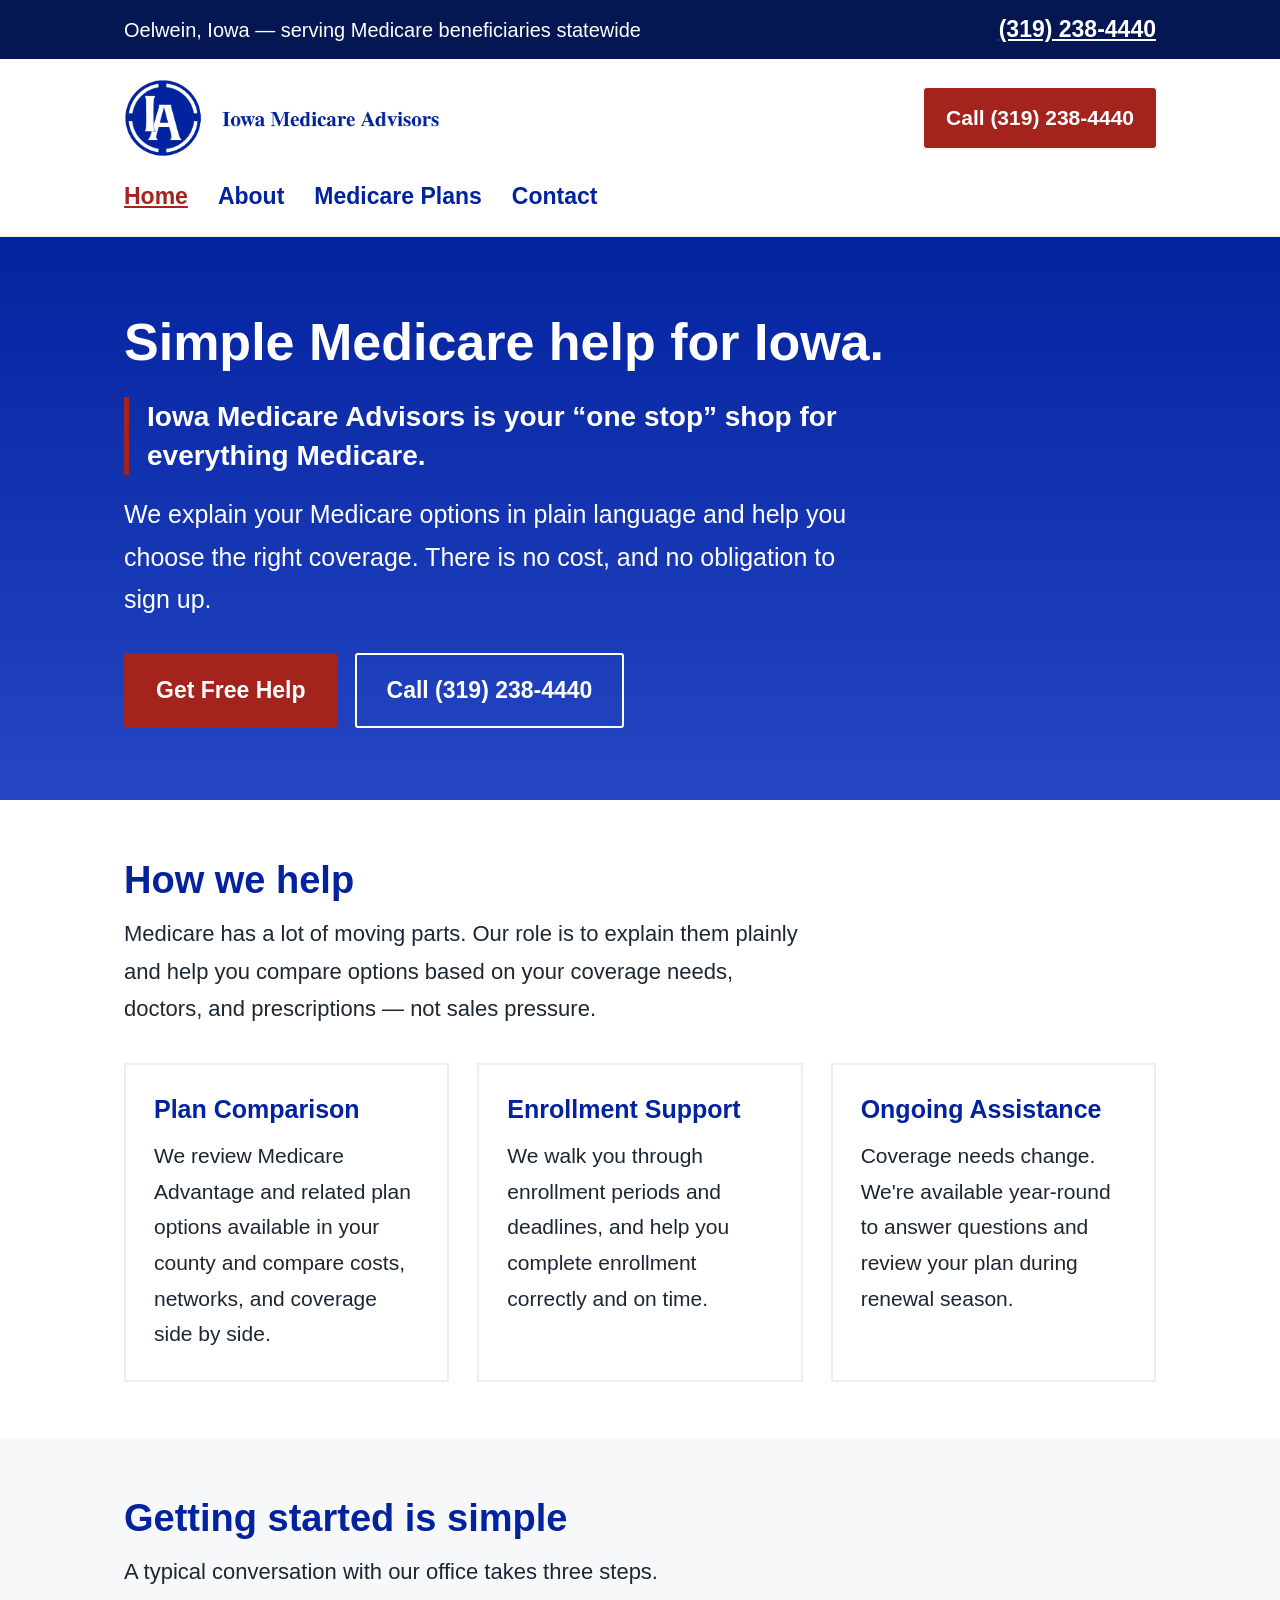
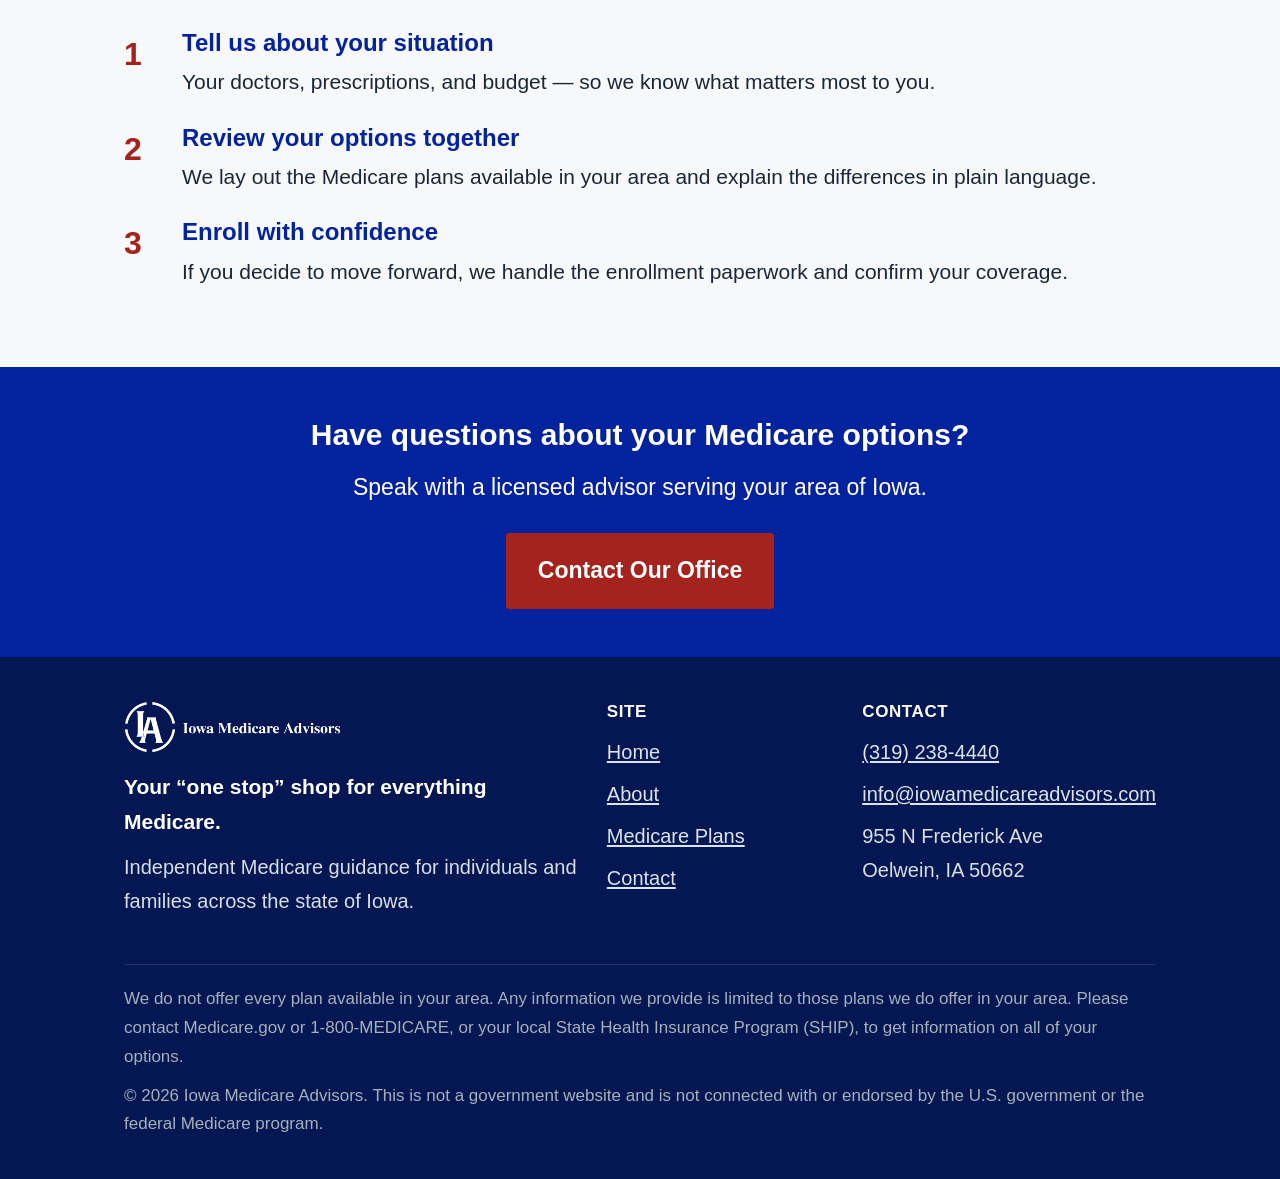
==== index.html @ b6f13267 "Add files via upload" ====
<!DOCTYPE html>
<html lang="en">
<head>
<meta charset="UTF-8">
<meta name="viewport" content="width=device-width, initial-scale=1.0">
<title>Iowa Medicare Advisors | Licensed Medicare Guidance Across Iowa</title>
<meta name="description" content="Iowa Medicare Advisors helps Iowans compare Medicare Advantage and Medicare plan options and enroll with confidence. Independent, no-cost, no-obligation guidance.">
<link rel="stylesheet" href="css/style.css">
<link rel="icon" type="image/png" href="images/logo-icon-blue.png">
<script type="application/ld+json">
{
  "@context": "https://schema.org",
  "@type": "InsuranceAgency",
  "name": "Iowa Medicare Advisors",
  "description": "Independent Medicare guidance for individuals and families across Iowa.",
  "telephone": "+1-319-238-4440",
  "address": {
    "@type": "PostalAddress",
    "streetAddress": "955 N Frederick Ave",
    "addressLocality": "Oelwein",
    "addressRegion": "IA",
    "postalCode": "50662",
    "addressCountry": "US"
  },
  "areaServed": {
    "@type": "State",
    "name": "Iowa"
  },
  "openingHoursSpecification": [{
    "@type": "OpeningHoursSpecification",
    "dayOfWeek": ["Monday", "Tuesday", "Wednesday", "Thursday", "Friday"],
    "opens": "09:00",
    "closes": "17:00"
  }]
}
</script>
</head>
<body>
<a class="skip-link" href="#main">Skip to main content</a>

<div class="topbar">
  <div class="container">
    <span>Oelwein, Iowa &mdash; serving Medicare beneficiaries statewide</span>
    <span><a href="tel:+13192384440">(319) 238-4440</a></span>
  </div>
</div>

<header class="site-header">
  <div class="container">
    <a class="brand" href="index.html"><img src="images/logo-horizontal-blue.png" alt="Iowa Medicare Advisors" class="brand-logo" width="1758" height="434"></a>
    <a class="call-now" href="tel:+13192384440">Call (319) 238-4440</a>
    <button class="nav-toggle" aria-label="Toggle navigation">Menu</button>
    <nav class="main-nav">
      <ul>
        <li><a href="index.html" aria-current="page">Home</a></li>
        <li><a href="about.html">About</a></li>
        <li><a href="plans.html">Medicare Plans</a></li>
        <li><a href="contact.html">Contact</a></li>
      </ul>
    </nav>
  </div>
</header>

<section id="main" class="hero">
  <div class="container">
    <h1>Simple Medicare help for Iowa.</h1>
    <p class="tagline">Iowa Medicare Advisors is your &ldquo;one stop&rdquo; shop for everything Medicare.</p>
    <p class="lede">We explain your Medicare options in plain language and help you choose the right coverage. There is no cost, and no obligation to sign up.</p>
    <a class="btn btn-primary" href="contact.html">Get Free Help</a>
    <a class="btn btn-outline" href="tel:+13192384440">Call (319) 238-4440</a>
  </div>
</section>

<section>
  <div class="container">
    <h2 class="section-title">How we help</h2>
    <p class="section-intro">Medicare has a lot of moving parts. Our role is to explain them plainly and help you compare options based on your coverage needs, doctors, and prescriptions — not sales pressure.</p>
    <div class="grid">
      <div class="card">
        <h3>Plan Comparison</h3>
        <p>We review Medicare Advantage and related plan options available in your county and compare costs, networks, and coverage side by side.</p>
      </div>
      <div class="card">
        <h3>Enrollment Support</h3>
        <p>We walk you through enrollment periods and deadlines, and help you complete enrollment correctly and on time.</p>
      </div>
      <div class="card">
        <h3>Ongoing Assistance</h3>
        <p>Coverage needs change. We're available year-round to answer questions and review your plan during renewal season.</p>
      </div>
    </div>
  </div>
</section>

<section class="alt">
  <div class="container">
    <h2 class="section-title">Getting started is simple</h2>
    <p class="section-intro">A typical conversation with our office takes three steps.</p>
    <ol class="steps">
      <li>
        <span class="num">1</span>
        <div>
          <h4>Tell us about your situation</h4>
          <p>Your doctors, prescriptions, and budget — so we know what matters most to you.</p>
        </div>
      </li>
      <li>
        <span class="num">2</span>
        <div>
          <h4>Review your options together</h4>
          <p>We lay out the Medicare plans available in your area and explain the differences in plain language.</p>
        </div>
      </li>
      <li>
        <span class="num">3</span>
        <div>
          <h4>Enroll with confidence</h4>
          <p>If you decide to move forward, we handle the enrollment paperwork and confirm your coverage.</p>
        </div>
      </li>
    </ol>
  </div>
</section>

<section class="callout">
  <div class="container">
    <h2>Have questions about your Medicare options?</h2>
    <p>Speak with a licensed advisor serving your area of Iowa.</p>
    <a class="btn btn-primary" href="contact.html">Contact Our Office</a>
  </div>
</section>

<footer class="site-footer">
  <div class="container">
    <div class="foot-cols">
      <div>
        <img src="images/logo-horizontal-white.png" alt="Iowa Medicare Advisors" class="footer-logo" width="1661" height="398">
        <p class="footer-tagline">Your &ldquo;one stop&rdquo; shop for everything Medicare.</p>
        <p>Independent Medicare guidance for individuals and families across the state of Iowa.</p>
      </div>
      <div>
        <h4>Site</h4>
        <ul>
          <li><a href="index.html">Home</a></li>
          <li><a href="about.html">About</a></li>
          <li><a href="plans.html">Medicare Plans</a></li>
          <li><a href="contact.html">Contact</a></li>
        </ul>
      </div>
      <div>
        <h4>Contact</h4>
        <ul>
          <li><a href="tel:+13192384440">(319) 238-4440</a></li>
          <li><a href="mailto:info@iowamedicareadvisors.com">info@iowamedicareadvisors.com</a></li>
          <li><address>955 N Frederick Ave<br>Oelwein, IA 50662</address></li>
        </ul>
      </div>
    </div>
    <div class="disclaimer">
      <p>We do not offer every plan available in your area. Any information we provide is limited to those plans we do offer in your area. Please contact Medicare.gov or 1-800-MEDICARE, or your local State Health Insurance Program (SHIP), to get information on all of your options.</p>
      <p>&copy; <span id="year">2026</span> Iowa Medicare Advisors. This is not a government website and is not connected with or endorsed by the U.S. government or the federal Medicare program.</p>
    </div>
  </div>
</footer>

<script src="js/main.js"></script>
</body>
</html>
---- css/style.css ----
/* Iowa Medicare Advisors — base styles */

:root {
  --navy: #03229e;
  --navy-dark: #041752;
  --blue: #2547c4;
  --red: #a4231c;
  --red-dark: #7f1b16;
  --gray-50: #f7f8fa;
  --gray-100: #eceff2;
  --gray-300: #cfd6dd;
  --gray-600: #5b6b78;
  --text: #1c2733;
  --max-width: 1080px;
}

* {
  box-sizing: border-box;
}

html {
  scroll-behavior: smooth;
  font-size: 20px;
}

body {
  margin: 0;
  font-family: "Georgia", "Cambria", "Times New Roman", serif;
  color: var(--text);
  background: #ffffff;
  line-height: 1.7;
}

h1, h2, h3, h4 {
  font-family: "Helvetica Neue", Arial, sans-serif;
  color: var(--navy);
  line-height: 1.3;
  margin-top: 0;
}

a {
  color: var(--blue);
  text-underline-offset: 2px;
}

p {
  margin-top: 0;
}

/* Addresses read as plain text, not italics — italics hurt legibility */
address {
  font-style: normal;
  margin: 0;
}

/* Visible focus ring for keyboard users. Thick and high-contrast on purpose. */
a:focus-visible,
button:focus-visible,
input:focus-visible,
textarea:focus-visible {
  outline: 4px solid var(--red);
  outline-offset: 2px;
}

/* Skip link — hidden until focused, then anchored top-left */
.skip-link {
  position: absolute;
  left: -9999px;
  top: 0;
  background: var(--red);
  color: #fff;
  font-family: "Helvetica Neue", Arial, sans-serif;
  font-weight: 700;
  font-size: 1.1rem;
  padding: 14px 24px;
  z-index: 100;
  text-decoration: none;
}

.skip-link:focus {
  left: 0;
}

/* Respect users who ask for less motion */
@media (prefers-reduced-motion: reduce) {
  html {
    scroll-behavior: auto;
  }
  *,
  *::before,
  *::after {
    animation-duration: 0.01ms !important;
    animation-iteration-count: 1 !important;
    transition-duration: 0.01ms !important;
  }
}

img {
  max-width: 100%;
}

.container {
  max-width: var(--max-width);
  margin: 0 auto;
  padding: 0 24px;
}

/* Top bar */
.topbar {
  background: var(--navy-dark);
  color: #ffffff;
  font-family: "Helvetica Neue", Arial, sans-serif;
  font-size: 1rem;
}

.topbar .container {
  display: flex;
  justify-content: space-between;
  align-items: center;
  padding-top: 10px;
  padding-bottom: 10px;
  flex-wrap: wrap;
  gap: 8px;
}

.topbar a {
  color: #ffffff;
  text-decoration: underline;
  font-weight: 700;
  font-size: 1.15rem;
}

.topbar a:hover {
  color: #9db4f0;
}

/* Header / nav */
header.site-header {
  background: #ffffff;
  border-bottom: 1px solid var(--gray-100);
}

.site-header .container {
  display: flex;
  justify-content: space-between;
  align-items: center;
  padding-top: 20px;
  padding-bottom: 20px;
  gap: 20px;
  flex-wrap: wrap;
}

.brand {
  display: inline-flex;
  align-items: center;
  text-decoration: none;
}

.brand-logo {
  height: 78px;
  width: auto;
  display: block;
}

nav.main-nav ul {
  list-style: none;
  display: flex;
  gap: 30px;
  margin: 0;
  padding: 0;
  font-family: "Helvetica Neue", Arial, sans-serif;
  font-size: 1.15rem;
}

nav.main-nav a {
  color: var(--navy);
  text-decoration: none;
  font-weight: 600;
}

nav.main-nav a:hover,
nav.main-nav a[aria-current="page"] {
  color: var(--red);
  text-decoration: underline;
}

.nav-toggle {
  display: none;
}

.call-now {
  display: inline-block;
  font-family: "Helvetica Neue", Arial, sans-serif;
  font-weight: 700;
  font-size: 1.05rem;
  background: var(--red);
  color: #fff !important;
  text-decoration: none !important;
  padding: 12px 22px;
  border-radius: 3px;
}

.call-now:hover {
  background: var(--red-dark);
}

/* Hero */
.hero {
  background: linear-gradient(180deg, var(--navy) 0%, var(--blue) 100%);
  color: #fff;
  padding: 72px 0;
}

.hero .container > * {
  max-width: 760px;
}

.hero h1 {
  color: #fff;
  font-size: 2.6rem;
  margin-bottom: 20px;
}

.hero p.tagline {
  font-family: "Helvetica Neue", Arial, sans-serif;
  font-size: 1.4rem;
  font-weight: 700;
  color: #ffffff;
  line-height: 1.4;
  margin-bottom: 18px;
  padding-left: 18px;
  border-left: 5px solid var(--red);
}

.hero p.lede {
  font-family: "Helvetica Neue", Arial, sans-serif;
  font-size: 1.25rem;
  color: #ffffff;
  margin-bottom: 32px;
}

.btn {
  display: inline-block;
  font-family: "Helvetica Neue", Arial, sans-serif;
  font-weight: 700;
  font-size: 1.15rem;
  text-decoration: none;
  padding: 16px 30px;
  border-radius: 3px;
  border: 2px solid transparent;
}

.btn-primary {
  background: var(--red);
  color: #fff;
}

.btn-primary:hover {
  background: var(--red-dark);
}

.btn-outline {
  background: transparent;
  color: #fff;
  border-color: #ffffff;
  margin-left: 12px;
}

.btn-outline:hover {
  background: rgba(255,255,255,0.12);
}

/* Sections */
section {
  padding: 56px 0;
}

section.alt {
  background: var(--gray-50);
}

.section-title {
  font-size: 1.9rem;
  margin-bottom: 10px;
}

.section-intro {
  font-family: "Helvetica Neue", Arial, sans-serif;
  font-size: 1.1rem;
  color: var(--text);
  max-width: 680px;
  margin-bottom: 36px;
}

/* Grid of cards */
.grid {
  display: grid;
  grid-template-columns: repeat(auto-fit, minmax(260px, 1fr));
  gap: 28px;
}

.card {
  border: 2px solid var(--gray-100);
  padding: 28px;
  background: #fff;
}

.card h3 {
  font-size: 1.25rem;
  margin-bottom: 12px;
}

.card p {
  font-family: "Helvetica Neue", Arial, sans-serif;
  font-size: 1.05rem;
  color: var(--text);
  margin-bottom: 0;
}

/* Two column */
.two-col {
  display: grid;
  grid-template-columns: 1.1fr 0.9fr;
  gap: 48px;
  align-items: start;
}

/* Steps list */
.steps {
  list-style: none;
  margin: 0;
  padding: 0;
}

.steps li {
  display: flex;
  gap: 18px;
  margin-bottom: 22px;
}

.steps .num {
  font-family: "Helvetica Neue", Arial, sans-serif;
  font-weight: 700;
  color: var(--red);
  font-size: 1.6rem;
  min-width: 40px;
}

.steps h4 {
  margin-bottom: 6px;
  font-size: 1.2rem;
}

.steps p {
  font-family: "Helvetica Neue", Arial, sans-serif;
  font-size: 1.05rem;
  color: var(--text);
  margin: 0;
}

/* Callout */
.callout {
  background: var(--navy);
  color: #fff;
  text-align: center;
  padding: 48px 0;
}

.callout h2 {
  color: #fff;
  margin-bottom: 14px;
}

.callout p {
  font-family: "Helvetica Neue", Arial, sans-serif;
  font-size: 1.15rem;
  color: #ffffff;
  margin-bottom: 26px;
}

/* Contact */
.contact-grid {
  display: grid;
  grid-template-columns: 1fr 1fr;
  gap: 48px;
}

.contact-info dt {
  font-family: "Helvetica Neue", Arial, sans-serif;
  font-weight: 700;
  color: var(--navy);
  margin-top: 22px;
  font-size: 1rem;
  text-transform: uppercase;
  letter-spacing: 0.5px;
}

.contact-info dd {
  margin: 6px 0 0;
  font-family: "Helvetica Neue", Arial, sans-serif;
  font-size: 1.2rem;
}

.contact-info a {
  font-weight: 700;
}

/* "Get directions" — its own line, generous tap target */
.map-link {
  display: inline-block;
  margin-top: 8px;
  padding: 10px 0;
  font-size: 1.1rem;
}

form.contact-form {
  font-family: "Helvetica Neue", Arial, sans-serif;
}

form.contact-form label {
  display: block;
  font-size: 1.05rem;
  font-weight: 700;
  color: var(--navy);
  margin-bottom: 8px;
}

form.contact-form input,
form.contact-form textarea {
  width: 100%;
  padding: 14px 14px;
  border: 2px solid var(--gray-300);
  font-family: inherit;
  font-size: 1.1rem;
  margin-bottom: 22px;
}

form.contact-form button {
  font-family: inherit;
  font-weight: 700;
  font-size: 1.15rem;
  background: var(--navy);
  color: #fff;
  border: none;
  padding: 16px 30px;
  cursor: pointer;
  width: 100%;
}

form.contact-form button:hover {
  background: var(--blue);
}

.form-note {
  font-size: 0.95rem;
  color: var(--gray-600);
  margin-top: -10px;
  margin-bottom: 20px;
}

/* Footer */
footer.site-footer {
  background: var(--navy-dark);
  color: #d7dfe5;
  padding: 44px 0 30px;
  font-family: "Helvetica Neue", Arial, sans-serif;
  font-size: 1rem;
}

footer.site-footer a {
  color: #dbe4ec;
}

footer.site-footer .foot-cols {
  display: grid;
  grid-template-columns: 2fr 1fr 1fr;
  gap: 28px;
  margin-bottom: 26px;
}

footer.site-footer h4 {
  color: #fff;
  font-size: 0.85rem;
  text-transform: uppercase;
  letter-spacing: 0.6px;
  margin-bottom: 12px;
}

.footer-logo {
  height: 52px;
  width: auto;
  display: block;
  margin-bottom: 16px;
}

.footer-tagline {
  color: #ffffff;
  font-weight: 700;
  font-size: 1.05rem;
  margin-bottom: 10px;
}

footer.site-footer ul {
  list-style: none;
  margin: 0;
  padding: 0;
}

footer.site-footer li {
  margin-bottom: 8px;
}

.disclaimer {
  border-top: 1px solid rgba(255,255,255,0.12);
  padding-top: 20px;
  font-size: 0.85rem;
  color: #a4b1ba;
}

.disclaimer p {
  margin: 0 0 10px;
}

/* Utility */
.badge {
  display: inline-block;
  background: rgba(255,255,255,0.15);
  color: #fff;
  font-family: "Helvetica Neue", Arial, sans-serif;
  font-size: 0.9rem;
  font-weight: 700;
  padding: 6px 14px;
  border-radius: 3px;
  margin-bottom: 18px;
  letter-spacing: 0.4px;
}

.page-hero {
  background: var(--navy);
  color: #fff;
  padding: 52px 0;
}

.page-hero h1 {
  color: #fff;
  margin-bottom: 14px;
}

.page-hero p {
  font-family: "Helvetica Neue", Arial, sans-serif;
  font-size: 1.15rem;
  color: #ffffff;
  max-width: 640px;
  margin: 0;
}

.faq dt {
  font-family: "Helvetica Neue", Arial, sans-serif;
  font-weight: 700;
  font-size: 1.15rem;
  color: var(--navy);
  margin-top: 26px;
}

.faq dd {
  margin: 8px 0 0;
  font-family: "Helvetica Neue", Arial, sans-serif;
  font-size: 1.05rem;
  color: var(--text);
}

/* Responsive */
@media (max-width: 900px) {
  .two-col,
  .contact-grid {
    grid-template-columns: 1fr;
  }
  footer.site-footer .foot-cols {
    grid-template-columns: 1fr 1fr;
  }
}

@media (max-width: 760px) {
  .grid {
    grid-template-columns: 1fr;
  }
  nav.main-nav {
    display: none;
    width: 100%;
  }
  nav.main-nav.open {
    display: block;
  }
  nav.main-nav ul {
    flex-direction: column;
    gap: 0;
    padding: 16px 0;
  }
  nav.main-nav li {
    border-top: 1px solid var(--gray-100);
  }
  nav.main-nav a {
    display: block;
    padding: 16px 4px;
    font-size: 1.25rem;
  }
  .site-header .container {
    flex-wrap: wrap;
  }
  .brand {
    width: 100%;
  }
  .brand-logo {
    height: 56px;
    max-width: 100%;
    object-fit: contain;
    object-position: left center;
  }
  .call-now {
    width: 100%;
    text-align: center;
    box-sizing: border-box;
  }
  .nav-toggle {
    display: block;
    width: 100%;
    font-family: "Helvetica Neue", Arial, sans-serif;
    font-weight: 700;
    font-size: 1.1rem;
    background: none;
    border: 2px solid var(--navy);
    color: var(--navy);
    padding: 12px 18px;
    cursor: pointer;
    text-align: center;
  }
  .hero {
    padding: 48px 0;
  }
  .hero h1 {
    font-size: 2rem;
  }
  .btn {
    display: block;
    width: 100%;
    text-align: center;
  }
  .btn-outline {
    margin-left: 0;
    margin-top: 14px;
  }
  section {
    padding: 40px 0;
  }
  footer.site-footer .foot-cols {
    grid-template-columns: 1fr;
  }
  .topbar .container {
    justify-content: center;
    text-align: center;
  }
}
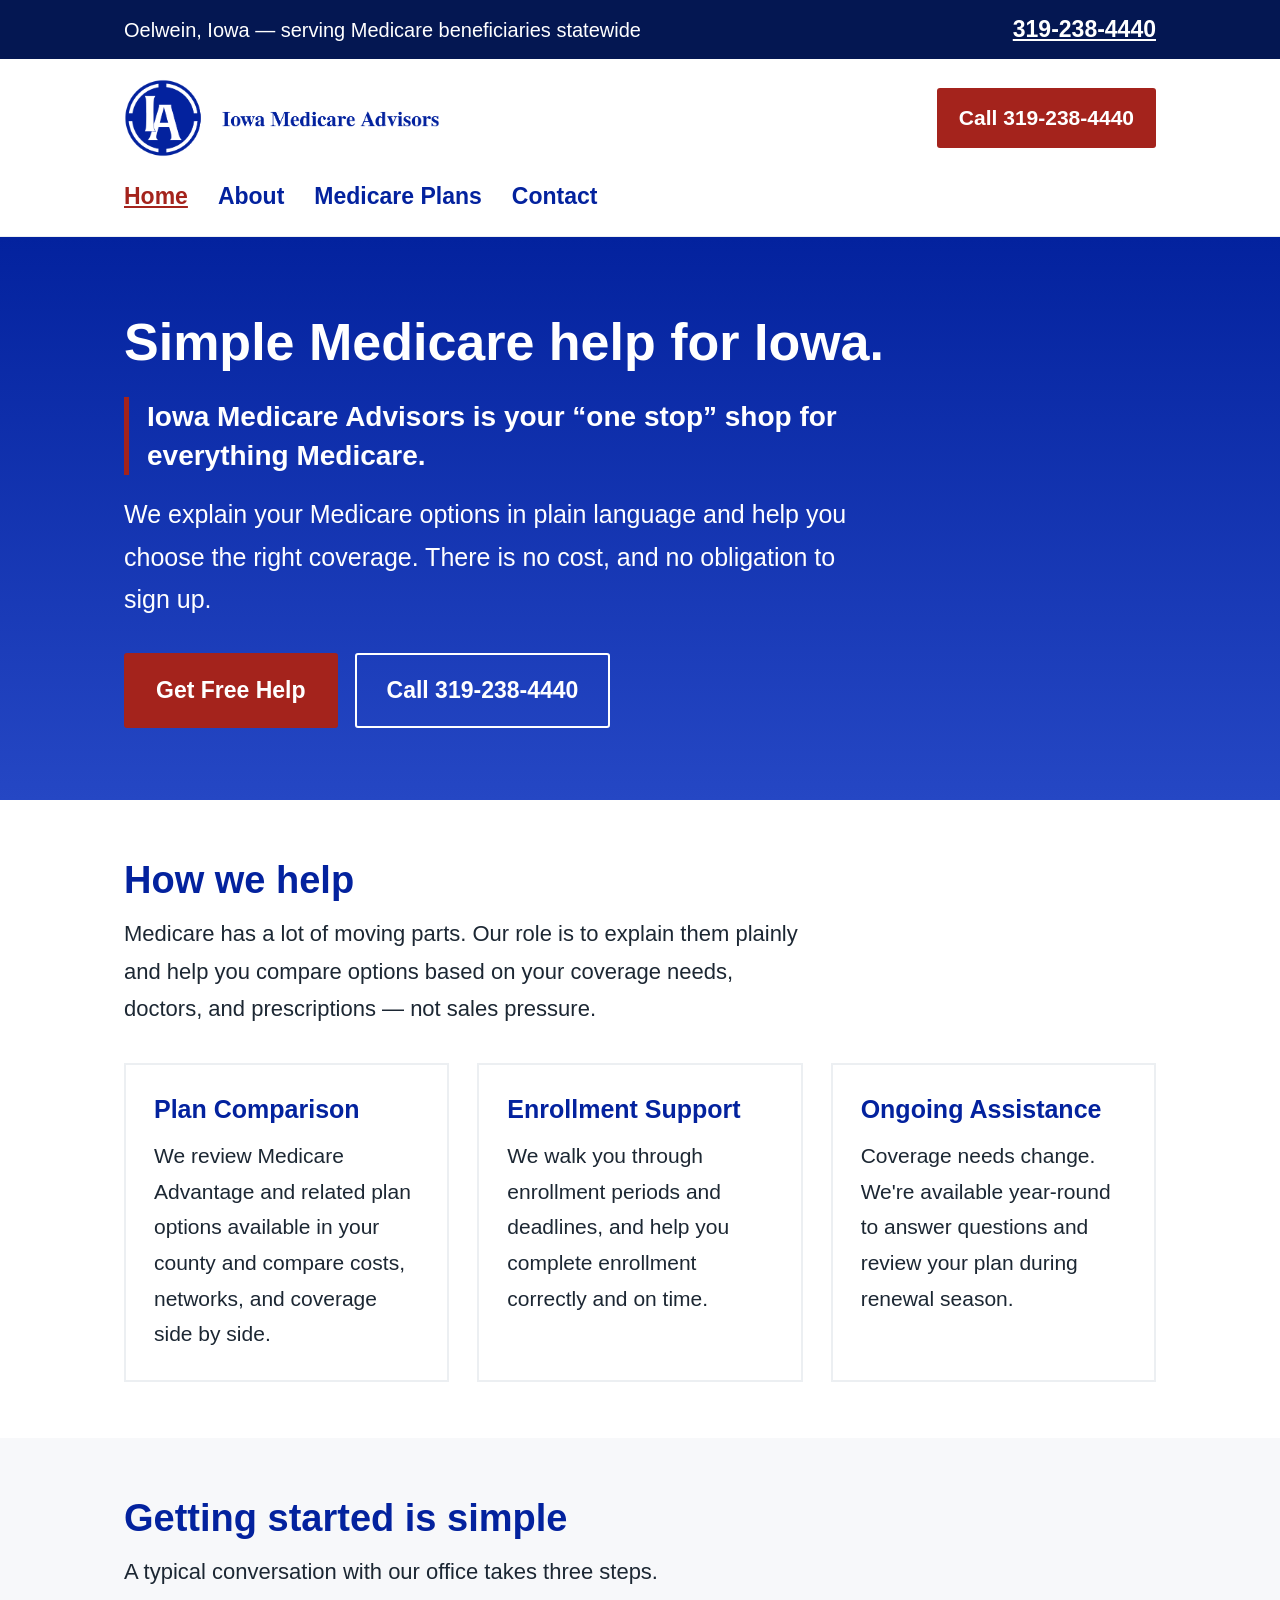
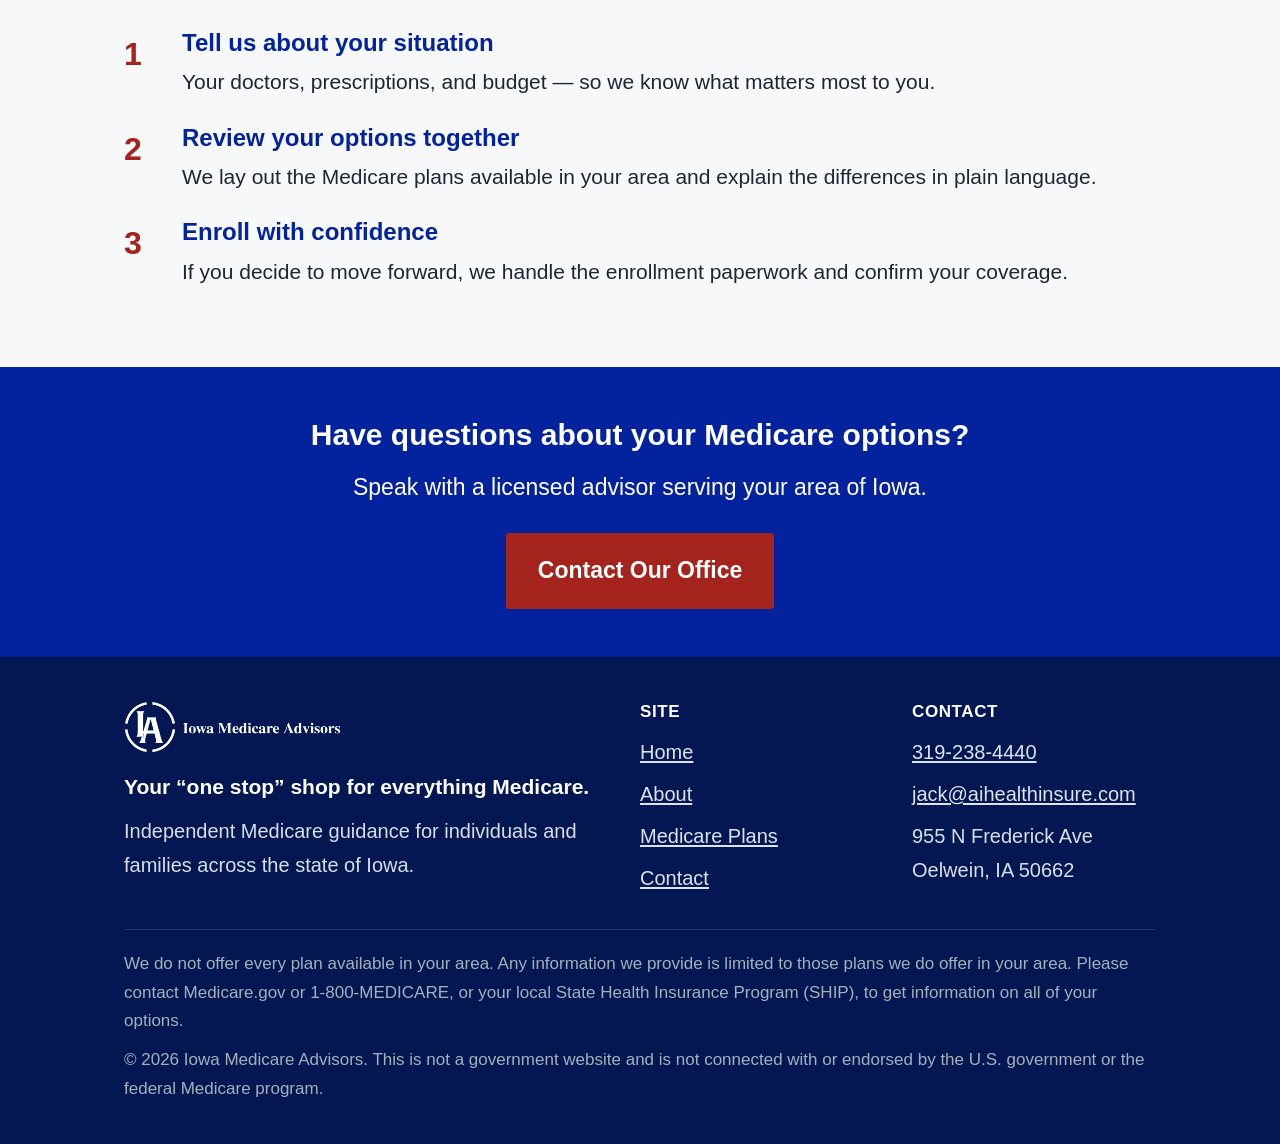
==== commit 4721d661: "Add team photos, match old-site contact formatting Carries the team photos across from the previous " ====
--- a/index.html
+++ b/index.html
@@ -41,14 +41,14 @@
 <div class="topbar">
   <div class="container">
     <span>Oelwein, Iowa &mdash; serving Medicare beneficiaries statewide</span>
-    <span><a href="tel:+13192384440">(319) 238-4440</a></span>
+    <span><a href="tel:+13192384440">319-238-4440</a></span>
   </div>
 </div>
 
 <header class="site-header">
   <div class="container">
     <a class="brand" href="index.html"><img src="images/logo-horizontal-blue.png" alt="Iowa Medicare Advisors" class="brand-logo" width="1758" height="434"></a>
-    <a class="call-now" href="tel:+13192384440">Call (319) 238-4440</a>
+    <a class="call-now" href="tel:+13192384440">Call 319-238-4440</a>
     <button class="nav-toggle" aria-label="Toggle navigation">Menu</button>
     <nav class="main-nav">
       <ul>
@@ -67,7 +67,7 @@
     <p class="tagline">Iowa Medicare Advisors is your &ldquo;one stop&rdquo; shop for everything Medicare.</p>
     <p class="lede">We explain your Medicare options in plain language and help you choose the right coverage. There is no cost, and no obligation to sign up.</p>
     <a class="btn btn-primary" href="contact.html">Get Free Help</a>
-    <a class="btn btn-outline" href="tel:+13192384440">Call (319) 238-4440</a>
+    <a class="btn btn-outline" href="tel:+13192384440">Call 319-238-4440</a>
   </div>
 </section>
 
@@ -150,8 +150,8 @@
       <div>
         <h4>Contact</h4>
         <ul>
-          <li><a href="tel:+13192384440">(319) 238-4440</a></li>
-          <li><a href="mailto:info@iowamedicareadvisors.com">info@iowamedicareadvisors.com</a></li>
+          <li><a href="tel:+13192384440">319-238-4440</a></li>
+          <li><a href="mailto:jack@aihealthinsure.com">jack@aihealthinsure.com</a></li>
           <li><address>955 N Frederick Ave<br>Oelwein, IA 50662</address></li>
         </ul>
       </div>
--- a/css/style.css
+++ b/css/style.css
@@ -358,6 +358,44 @@
   margin: 0;
 }
 
+/* Team photos */
+.team-group-photo {
+  width: 100%;
+  height: auto;
+  display: block;
+  border: 3px solid var(--gray-100);
+  margin-bottom: 28px;
+}
+
+.team-grid {
+  list-style: none;
+  margin: 0;
+  padding: 0;
+  display: grid;
+  grid-template-columns: repeat(auto-fit, minmax(180px, 1fr));
+  gap: 28px;
+}
+
+.team-grid li {
+  text-align: center;
+}
+
+.team-grid img {
+  width: 100%;
+  height: auto;
+  display: block;
+  border: 3px solid #fff;
+  margin-bottom: 12px;
+}
+
+.team-name {
+  display: block;
+  font-family: "Helvetica Neue", Arial, sans-serif;
+  font-weight: 700;
+  font-size: 1.25rem;
+  color: var(--navy);
+}
+
 /* Callout */
 .callout {
   background: var(--navy);
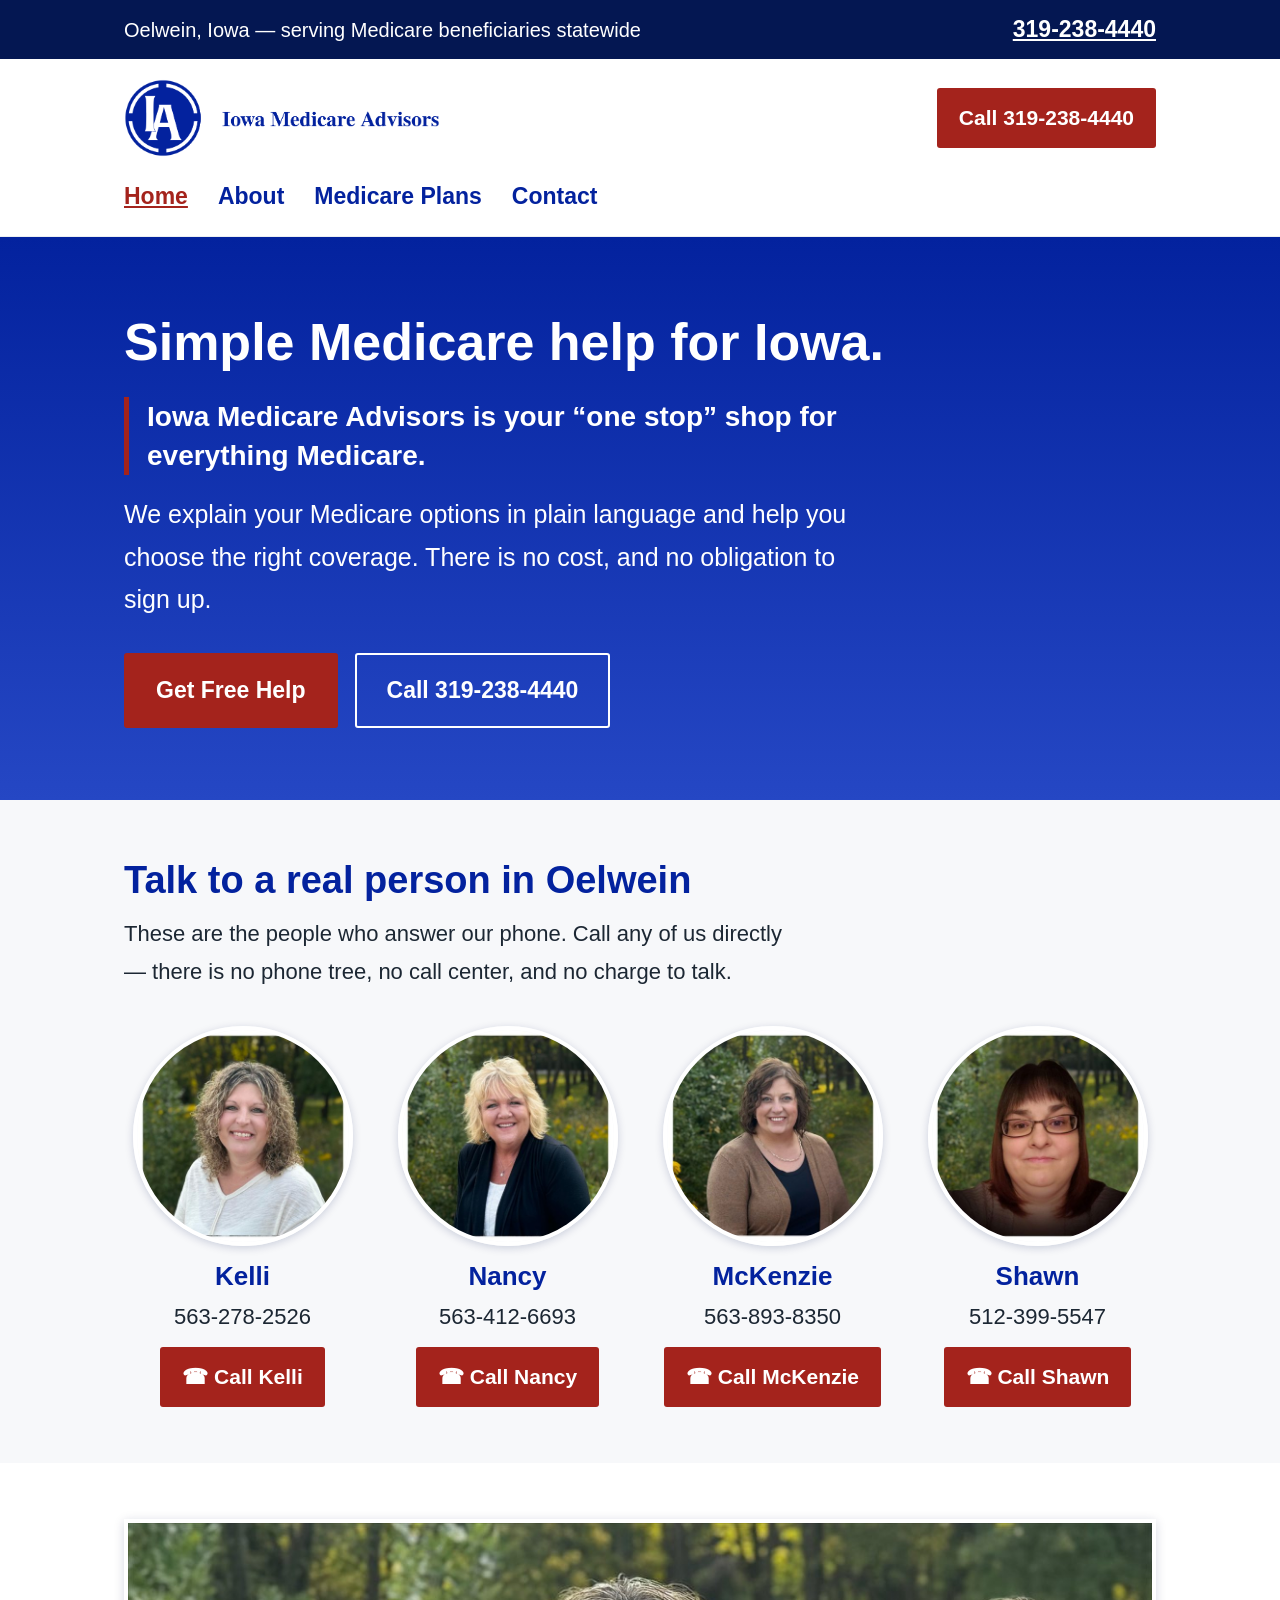
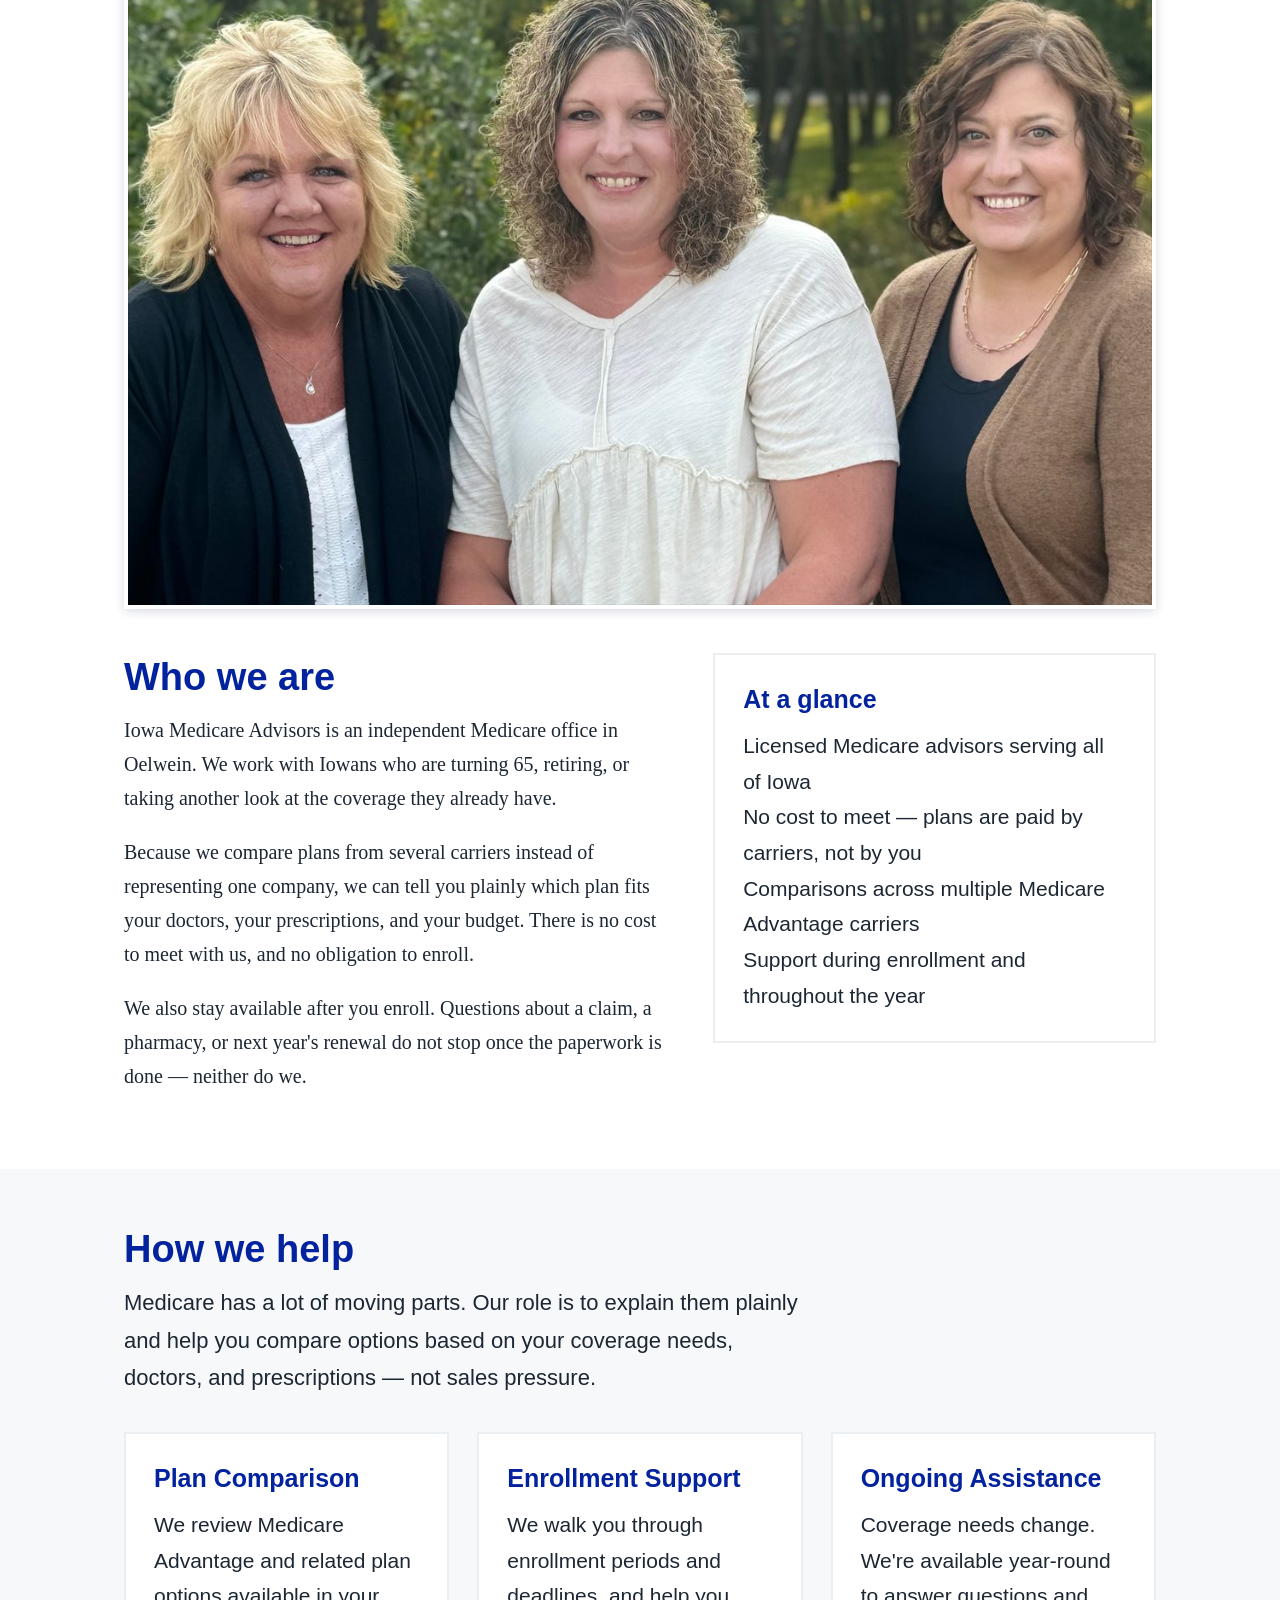
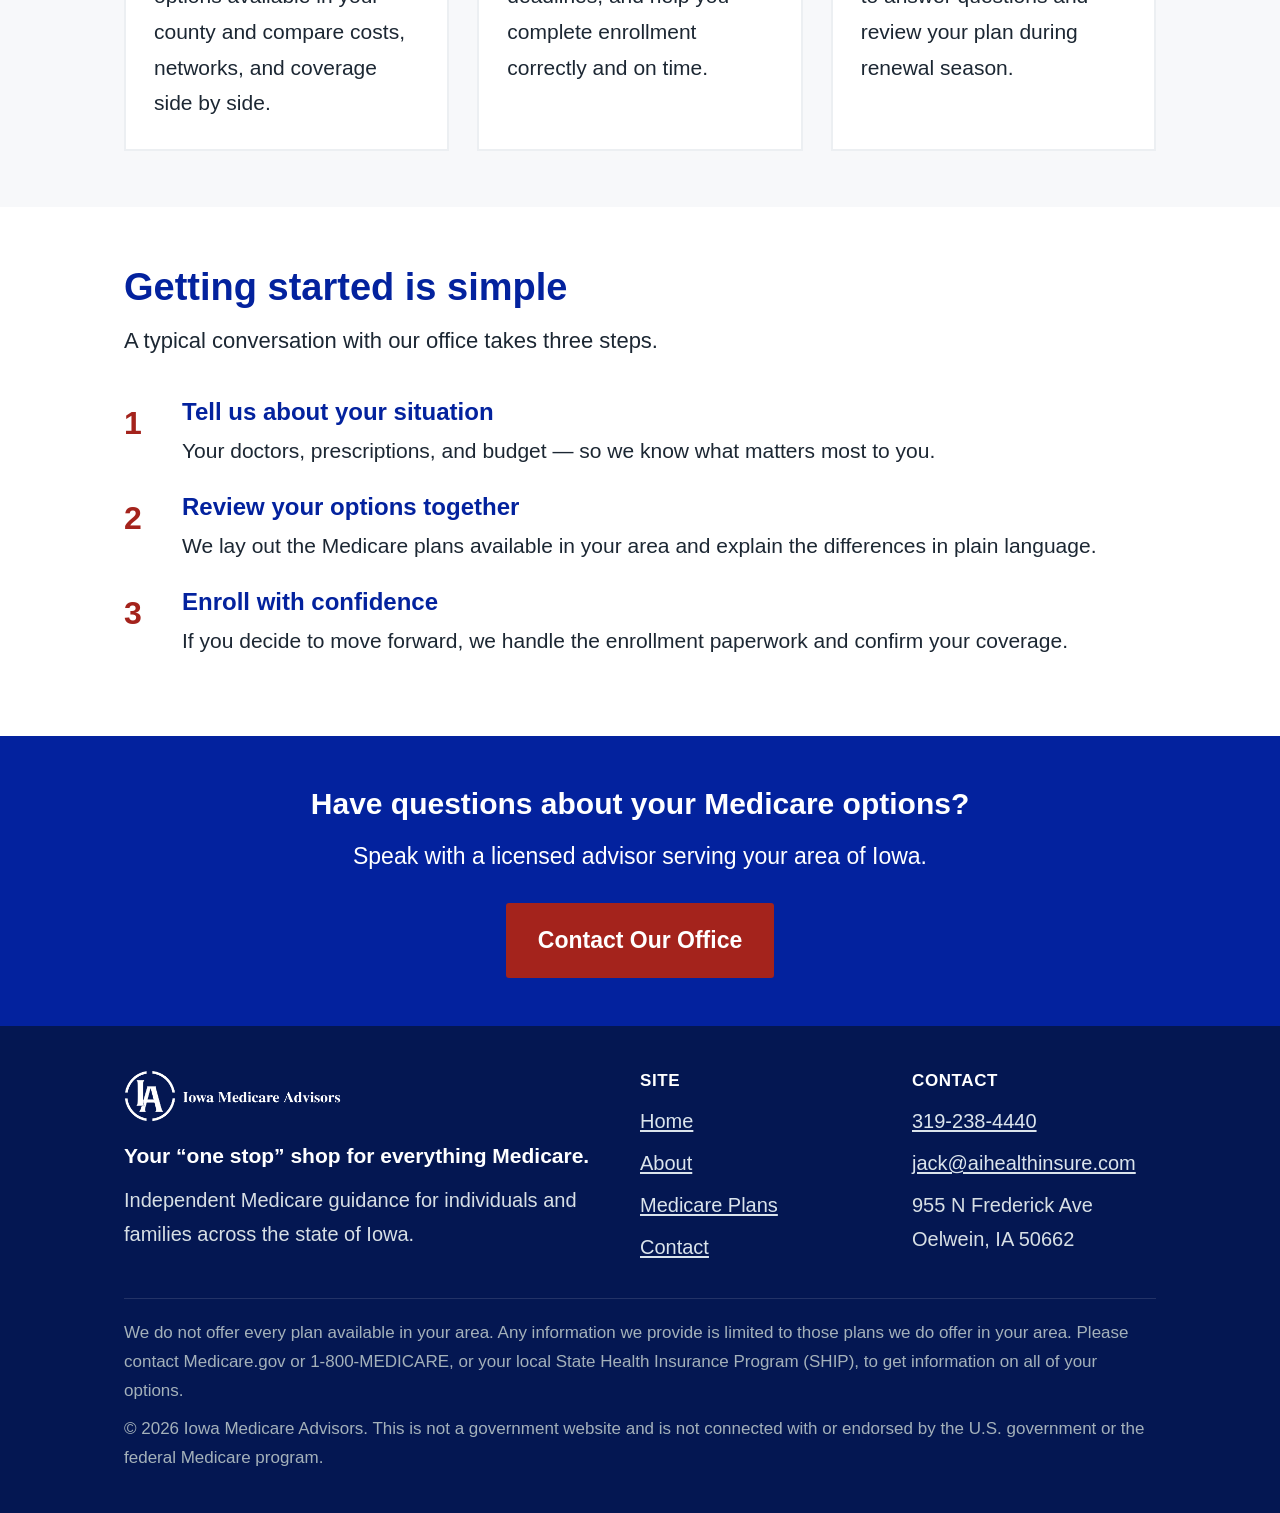
==== commit 3e4f081e: "Move team and about onto the homepage, trim team to four advisors A visitor landing on the homepage " ====
--- a/index.html
+++ b/index.html
@@ -71,7 +71,61 @@
   </div>
 </section>
 
+<section class="alt">
+  <div class="container">
+    <h2 class="section-title">Talk to a real person in Oelwein</h2>
+    <p class="section-intro">These are the people who answer our phone. Call any of us directly &mdash; there is no phone tree, no call center, and no charge to talk.</p>
+    <ul class="team-grid">
+      <li>
+        <img src="images/team/team-kelli.jpg" alt="Kelli" width="440" height="440">
+        <span class="team-name">Kelli</span>
+        <span class="team-phone">563-278-2526</span>
+        <a class="team-call" href="tel:+15632782526"><span aria-hidden="true">&#9742;</span> Call Kelli</a>
+      </li>
+      <li>
+        <img src="images/team/team-nancy.jpg" alt="Nancy" width="440" height="440">
+        <span class="team-name">Nancy</span>
+        <span class="team-phone">563-412-6693</span>
+        <a class="team-call" href="tel:+15634126693"><span aria-hidden="true">&#9742;</span> Call Nancy</a>
+      </li>
+      <li>
+        <img src="images/team/team-mckenzie.jpg" alt="McKenzie" width="440" height="440">
+        <span class="team-name">McKenzie</span>
+        <span class="team-phone">563-893-8350</span>
+        <a class="team-call" href="tel:+15638938350"><span aria-hidden="true">&#9742;</span> Call McKenzie</a>
+      </li>
+      <li>
+        <img src="images/team/team-shawn.jpg" alt="Shawn" width="440" height="440">
+        <span class="team-name">Shawn</span>
+        <span class="team-phone">512-399-5547</span>
+        <a class="team-call" href="tel:+15123995547"><span aria-hidden="true">&#9742;</span> Call Shawn</a>
+      </li>
+    </ul>
+  </div>
+</section>
+
 <section>
+  <div class="container">
+    <img src="images/team/team-group.jpg" alt="The Iowa Medicare Advisors team" class="team-group-photo" width="1200" height="800">
+  </div>
+  <div class="container two-col">
+    <div>
+      <h2 class="section-title">Who we are</h2>
+      <p>Iowa Medicare Advisors is an independent Medicare office in Oelwein. We work with Iowans who are turning 65, retiring, or taking another look at the coverage they already have.</p>
+      <p>Because we compare plans from several carriers instead of representing one company, we can tell you plainly which plan fits your doctors, your prescriptions, and your budget. There is no cost to meet with us, and no obligation to enroll.</p>
+      <p>We also stay available after you enroll. Questions about a claim, a pharmacy, or next year's renewal do not stop once the paperwork is done &mdash; neither do we.</p>
+    </div>
+    <div class="card">
+      <h3>At a glance</h3>
+      <p>Licensed Medicare advisors serving all of Iowa</p>
+      <p>No cost to meet &mdash; plans are paid by carriers, not by you</p>
+      <p>Comparisons across multiple Medicare Advantage carriers</p>
+      <p>Support during enrollment and throughout the year</p>
+    </div>
+  </div>
+</section>
+
+<section class="alt">
   <div class="container">
     <h2 class="section-title">How we help</h2>
     <p class="section-intro">Medicare has a lot of moving parts. Our role is to explain them plainly and help you compare options based on your coverage needs, doctors, and prescriptions — not sales pressure.</p>
@@ -92,7 +146,7 @@
   </div>
 </section>
 
-<section class="alt">
+<section>
   <div class="container">
     <h2 class="section-title">Getting started is simple</h2>
     <p class="section-intro">A typical conversation with our office takes three steps.</p>
--- a/css/style.css
+++ b/css/style.css
@@ -363,37 +363,76 @@
   width: 100%;
   height: auto;
   display: block;
-  border: 3px solid var(--gray-100);
-  margin-bottom: 28px;
-}
-
+  border: 4px solid #fff;
+  box-shadow: 0 2px 10px rgba(4, 23, 82, 0.16);
+  margin-bottom: 44px;
+}
+
+/* Fixed column counts, not auto-fit: auto-fit picks a count based on
+   available width and can leave the last person orphaned on her own row.
+   Four across here matches the four advisors; 2x2 below 900px. */
 .team-grid {
   list-style: none;
   margin: 0;
   padding: 0;
   display: grid;
-  grid-template-columns: repeat(auto-fit, minmax(180px, 1fr));
-  gap: 28px;
+  grid-template-columns: repeat(4, 1fr);
+  gap: 36px 28px;
 }
 
 .team-grid li {
   text-align: center;
 }
 
+/* height:auto is required — the width/height attributes on the <img>
+   otherwise win over aspect-ratio and render the photos stretched. */
 .team-grid img {
   width: 100%;
   height: auto;
+  aspect-ratio: 1 / 1;
+  object-fit: cover;
+  object-position: center 20%;
   display: block;
-  border: 3px solid #fff;
-  margin-bottom: 12px;
+  border-radius: 50%;
+  border: 4px solid #fff;
+  box-shadow: 0 2px 8px rgba(4, 23, 82, 0.18);
+  margin: 0 auto 14px;
+  max-width: 220px;
 }
 
 .team-name {
   display: block;
   font-family: "Helvetica Neue", Arial, sans-serif;
   font-weight: 700;
-  font-size: 1.25rem;
+  font-size: 1.3rem;
   color: var(--navy);
+  line-height: 1.3;
+}
+
+.team-phone {
+  display: block;
+  font-family: "Helvetica Neue", Arial, sans-serif;
+  font-size: 1.1rem;
+  color: var(--text);
+  margin-top: 4px;
+  margin-bottom: 12px;
+}
+
+.team-call {
+  display: inline-block;
+  font-family: "Helvetica Neue", Arial, sans-serif;
+  font-weight: 700;
+  font-size: 1.05rem;
+  background: var(--red);
+  color: #fff;
+  text-decoration: none;
+  padding: 12px 22px;
+  border-radius: 3px;
+  min-width: 160px;
+}
+
+.team-call:hover {
+  background: var(--red-dark);
 }
 
 /* Callout */
@@ -613,6 +652,9 @@
   .contact-grid {
     grid-template-columns: 1fr;
   }
+  .team-grid {
+    grid-template-columns: repeat(2, 1fr);
+  }
   footer.site-footer .foot-cols {
     grid-template-columns: 1fr 1fr;
   }
@@ -621,6 +663,22 @@
 @media (max-width: 760px) {
   .grid {
     grid-template-columns: 1fr;
+  }
+  /* Two across keeps six people in even rows on a phone */
+  .team-grid {
+    grid-template-columns: repeat(2, 1fr);
+    gap: 28px 20px;
+  }
+  .team-call {
+    min-width: 0;
+    width: 100%;
+    padding: 14px 10px;
+  }
+  .team-phone {
+    font-size: 1.05rem;
+  }
+  .team-group-photo {
+    margin-bottom: 32px;
   }
   nav.main-nav {
     display: none;
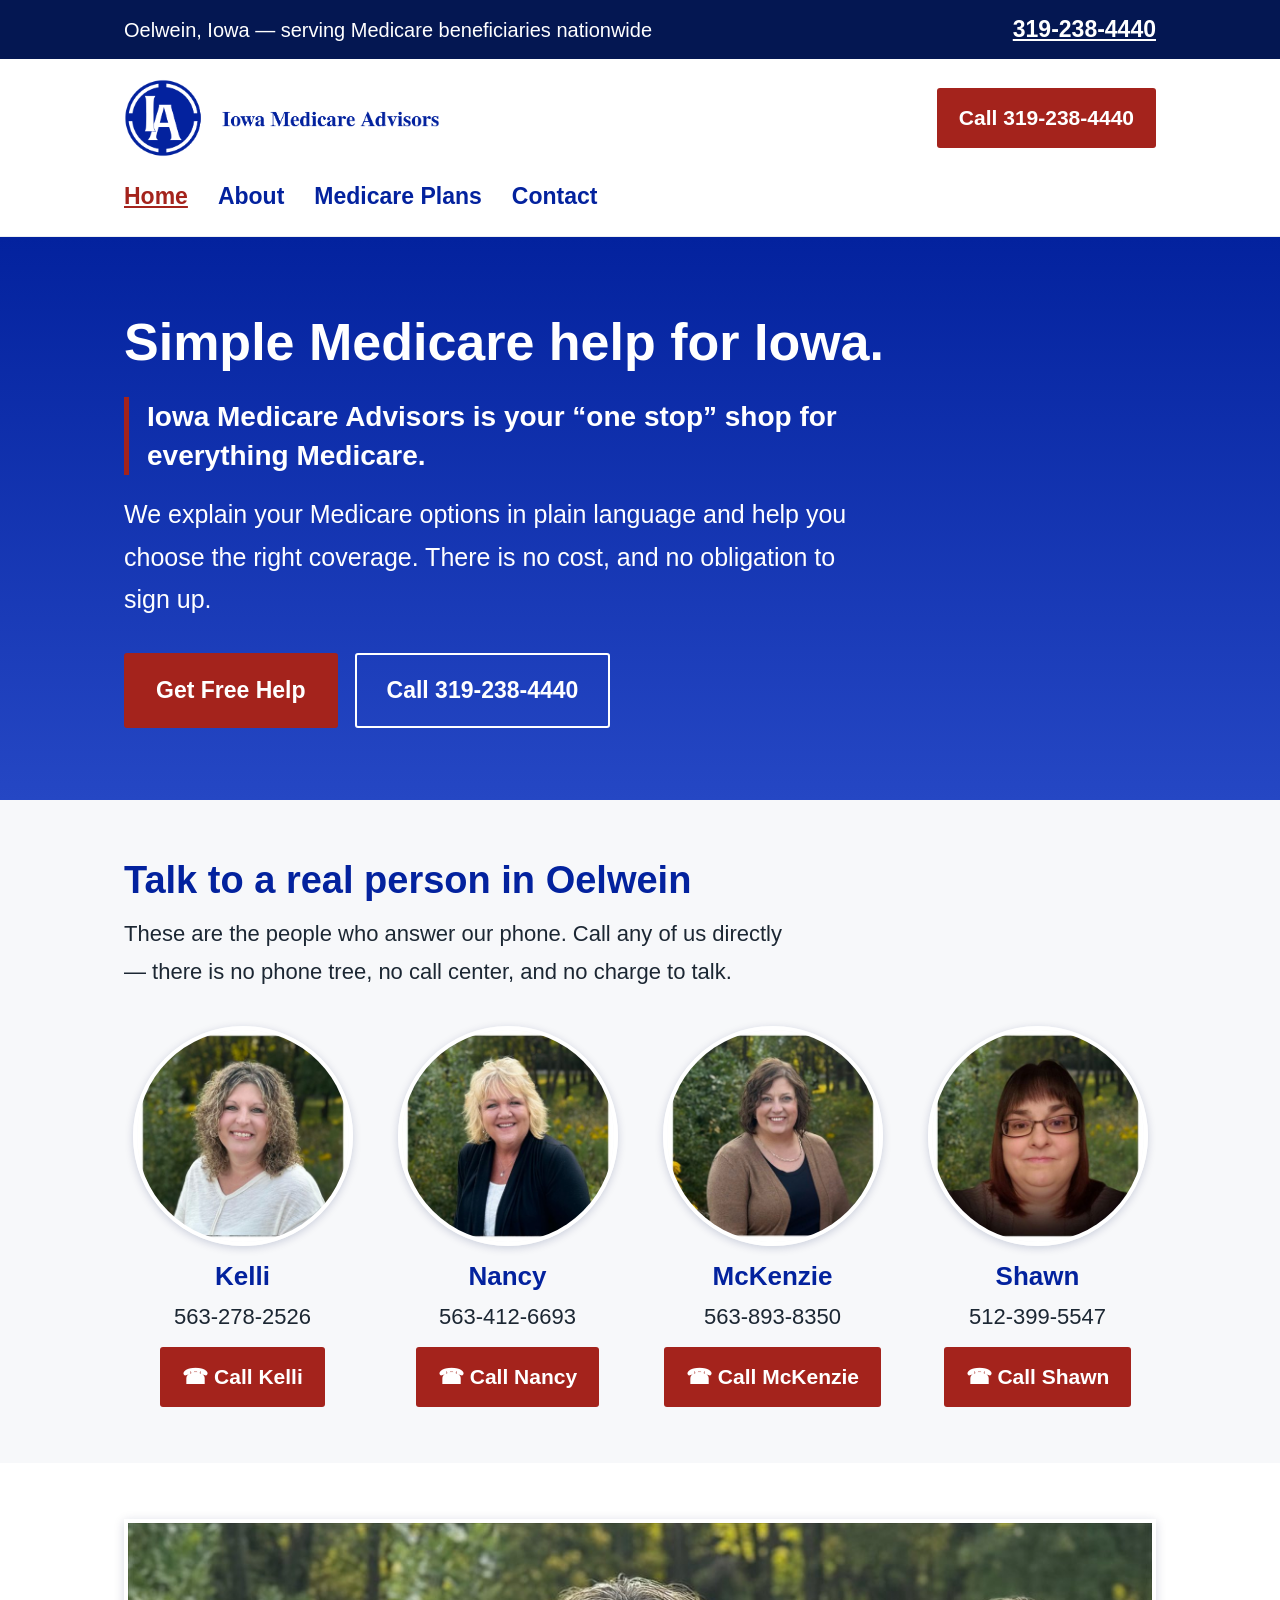
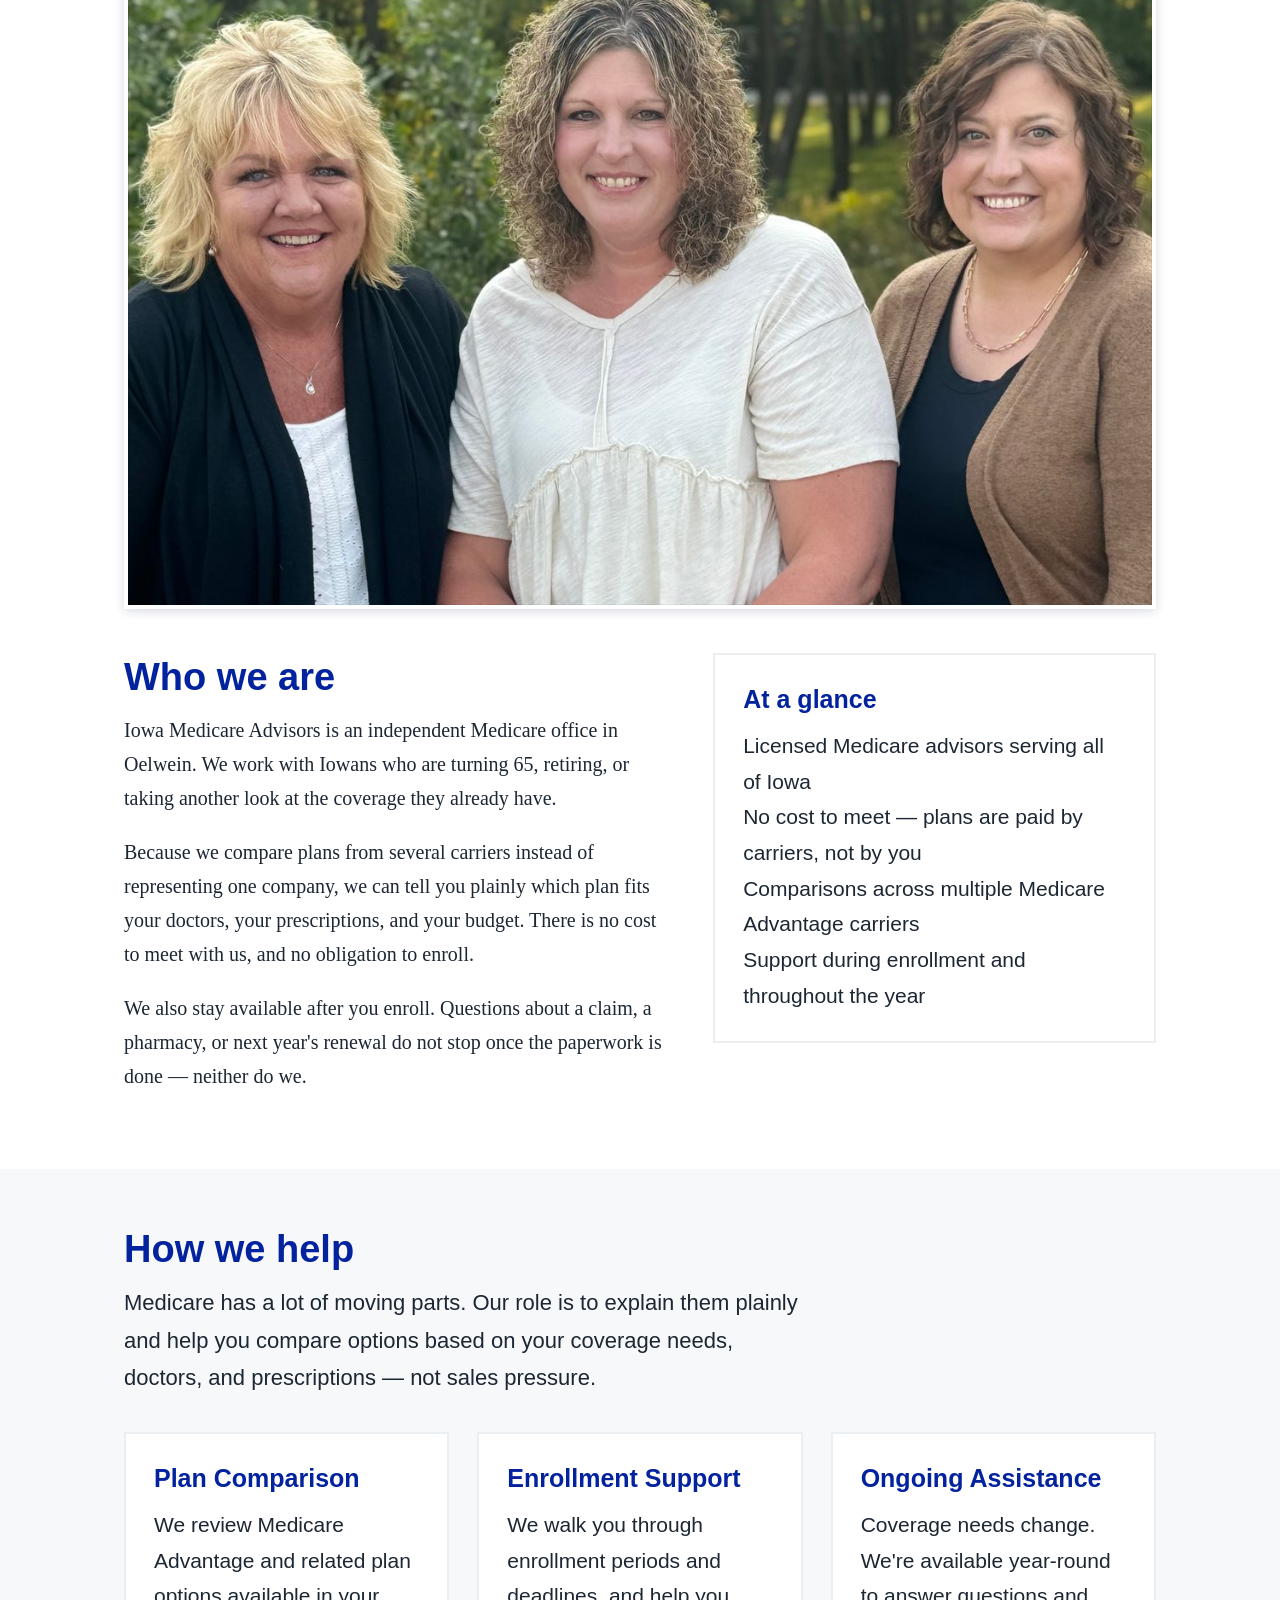
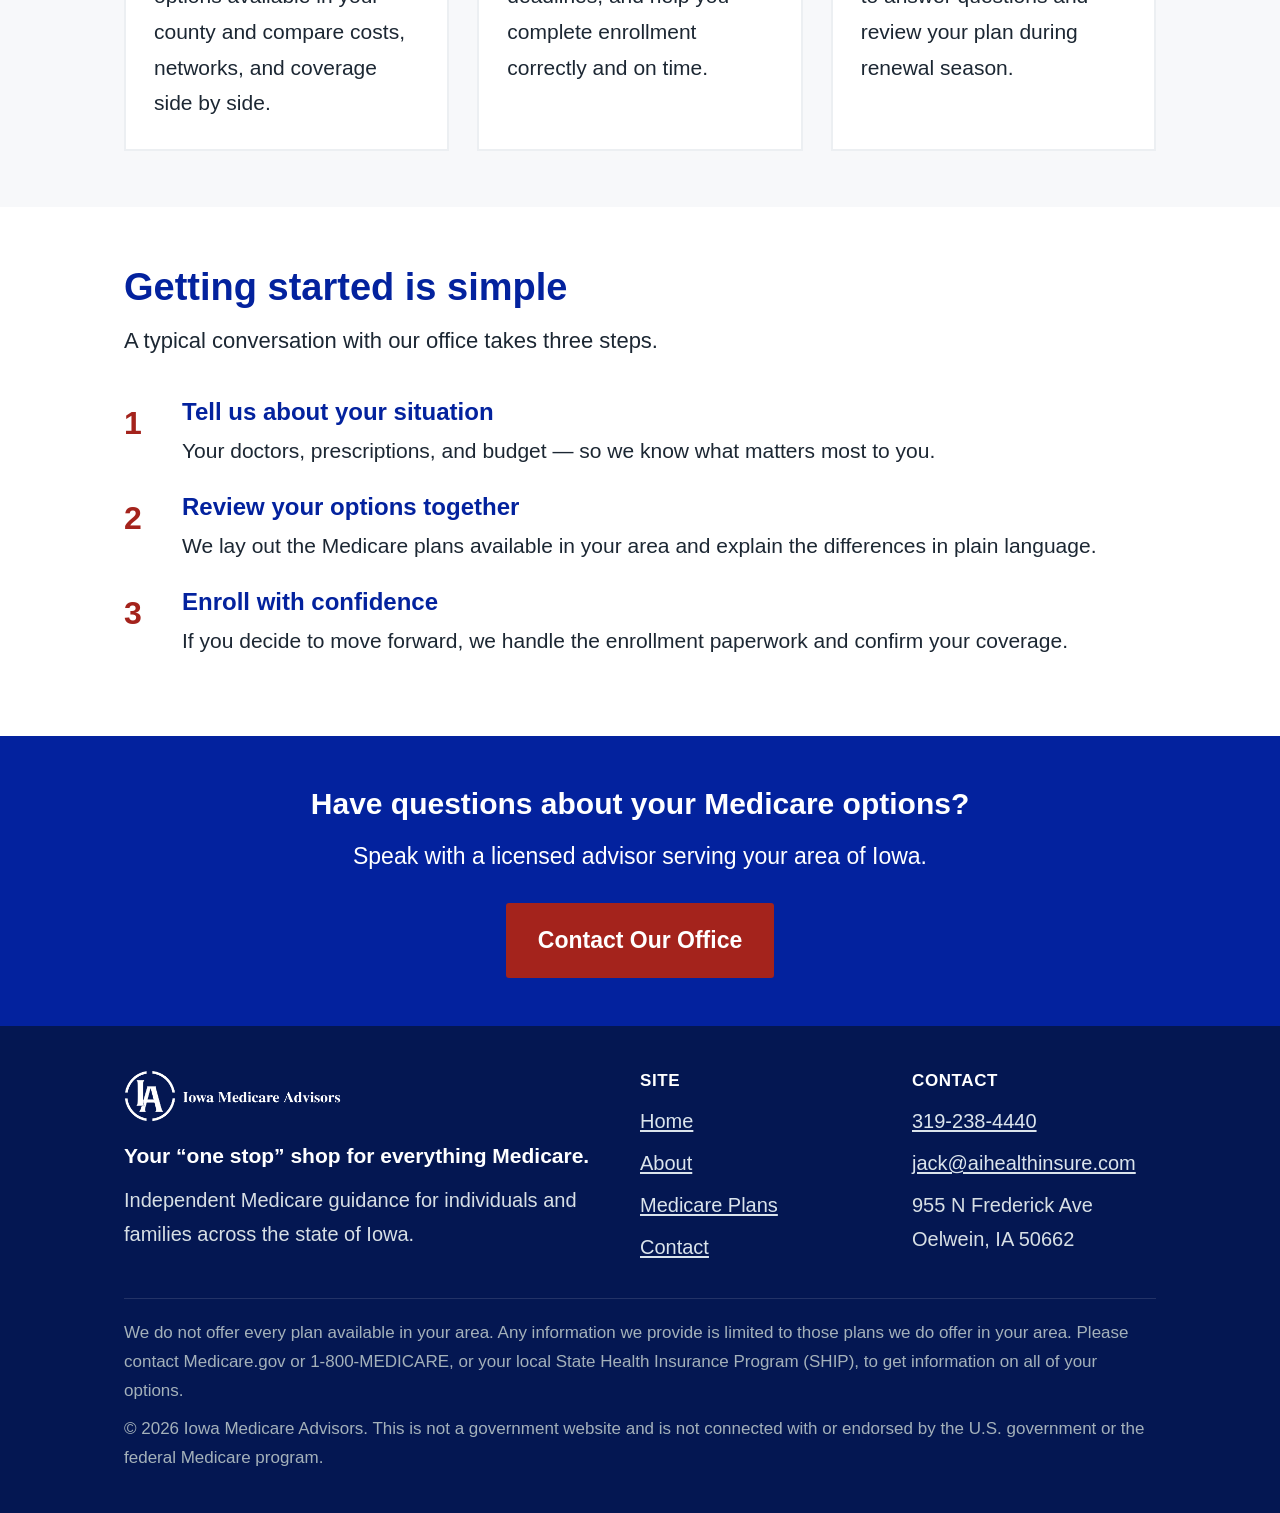
==== commit 0d4f3655: "Change top bar to nationwide service area Reads "Oelwein, Iowa — serving Medicare beneficiaries nati" ====
--- a/index.html
+++ b/index.html
@@ -40,7 +40,7 @@
 
 <div class="topbar">
   <div class="container">
-    <span>Oelwein, Iowa &mdash; serving Medicare beneficiaries statewide</span>
+    <span>Oelwein, Iowa &mdash; serving Medicare beneficiaries nationwide</span>
     <span><a href="tel:+13192384440">319-238-4440</a></span>
   </div>
 </div>
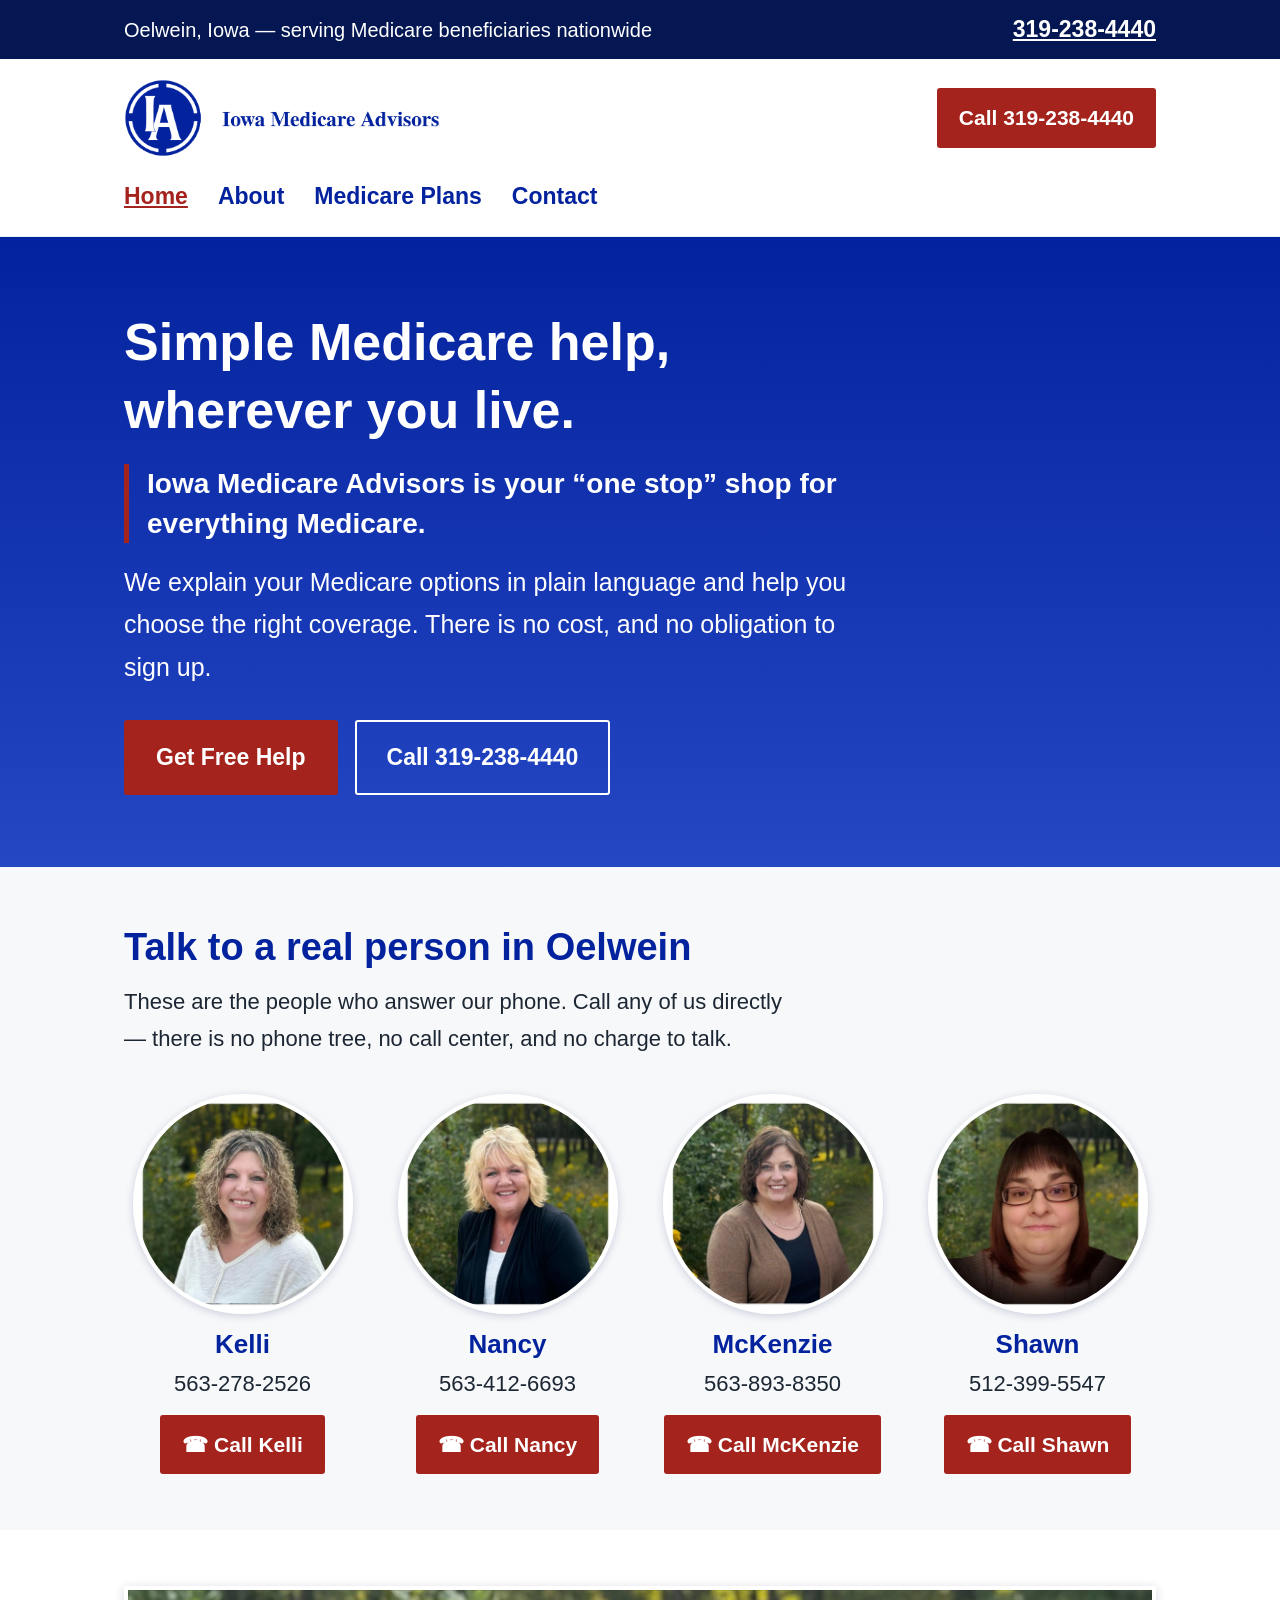
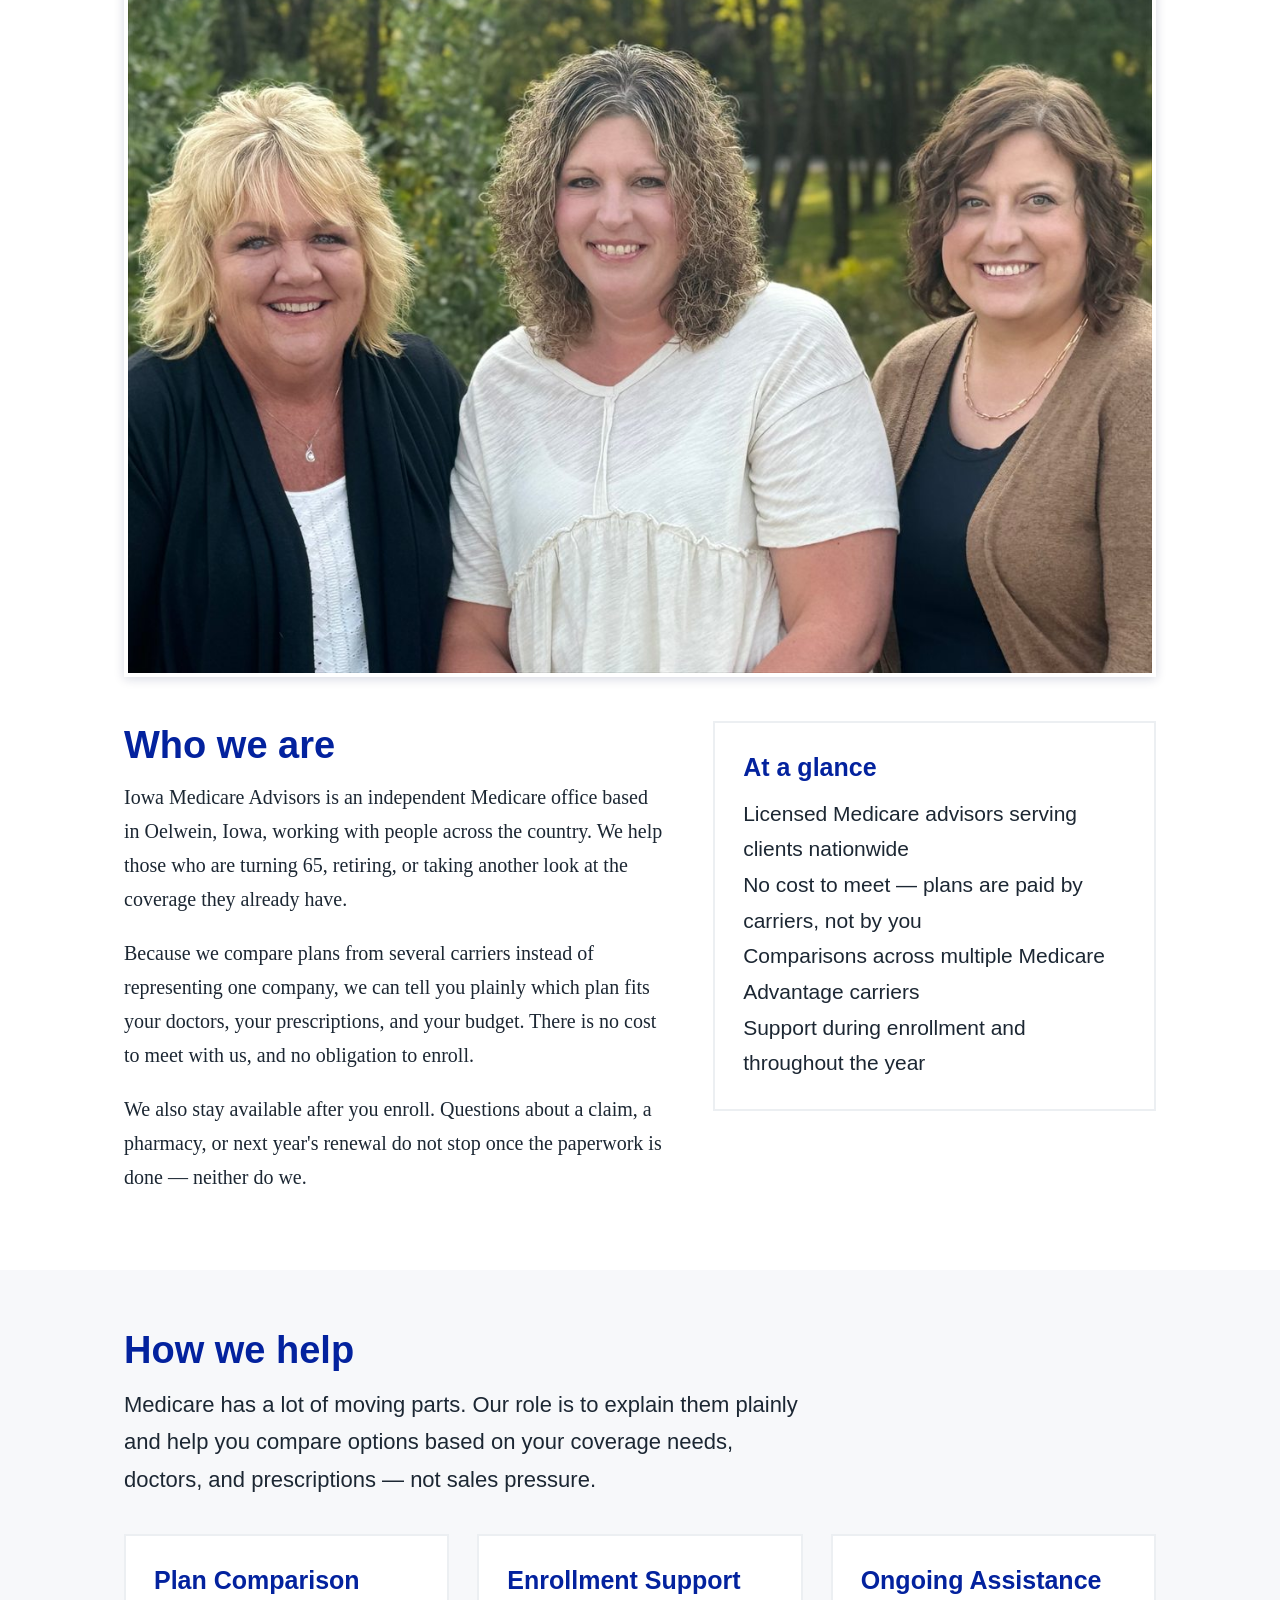
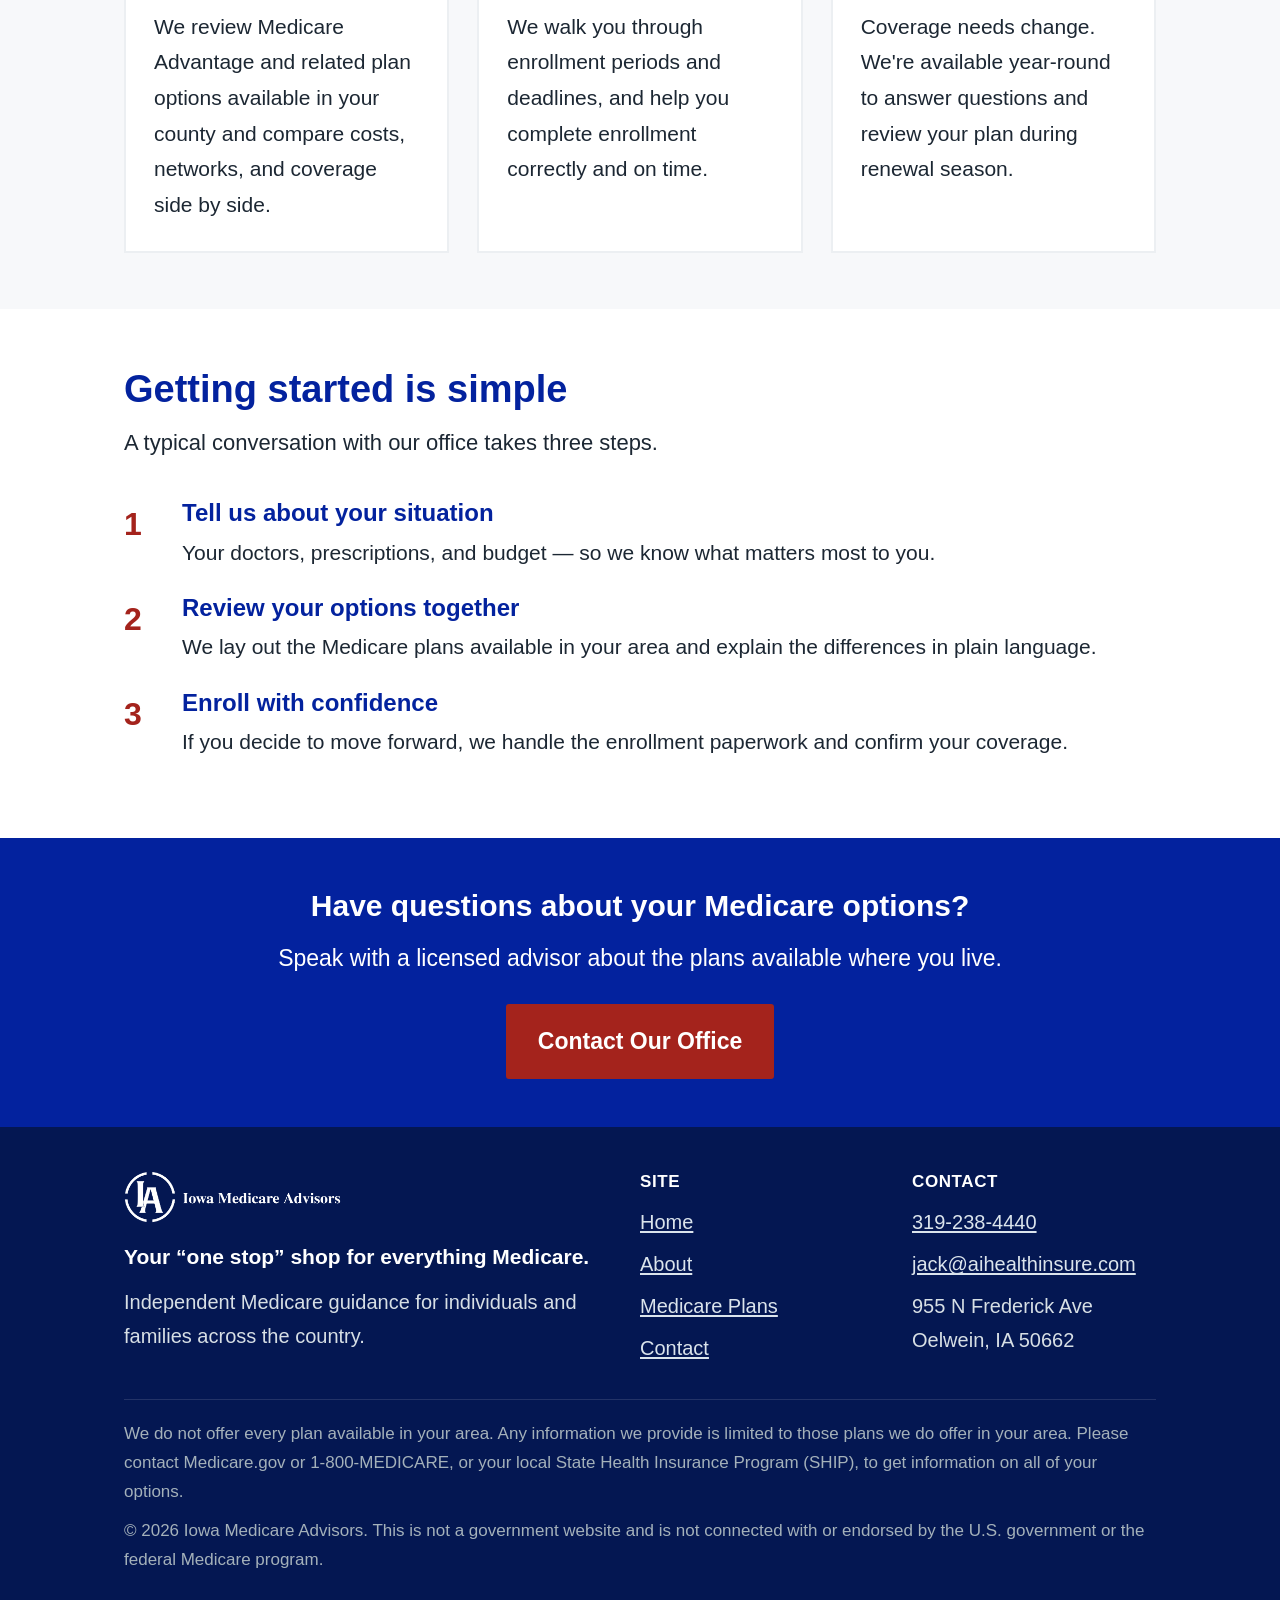
==== commit 84701b62: "Take service-area wording nationwide across the site Follows the top bar change so the rest of the s" ====
--- a/index.html
+++ b/index.html
@@ -3,8 +3,8 @@
 <head>
 <meta charset="UTF-8">
 <meta name="viewport" content="width=device-width, initial-scale=1.0">
-<title>Iowa Medicare Advisors | Licensed Medicare Guidance Across Iowa</title>
-<meta name="description" content="Iowa Medicare Advisors helps Iowans compare Medicare Advantage and Medicare plan options and enroll with confidence. Independent, no-cost, no-obligation guidance.">
+<title>Iowa Medicare Advisors | Licensed Medicare Guidance Nationwide</title>
+<meta name="description" content="Iowa Medicare Advisors helps you compare Medicare Advantage and Medicare plan options and enroll with confidence, anywhere in the country. Independent, no-cost, no-obligation guidance.">
 <link rel="stylesheet" href="css/style.css">
 <link rel="icon" type="image/png" href="images/logo-icon-blue.png">
 <script type="application/ld+json">
@@ -12,7 +12,7 @@
   "@context": "https://schema.org",
   "@type": "InsuranceAgency",
   "name": "Iowa Medicare Advisors",
-  "description": "Independent Medicare guidance for individuals and families across Iowa.",
+  "description": "Independent Medicare guidance for individuals and families nationwide.",
   "telephone": "+1-319-238-4440",
   "address": {
     "@type": "PostalAddress",
@@ -23,8 +23,8 @@
     "addressCountry": "US"
   },
   "areaServed": {
-    "@type": "State",
-    "name": "Iowa"
+    "@type": "Country",
+    "name": "United States"
   },
   "openingHoursSpecification": [{
     "@type": "OpeningHoursSpecification",
@@ -63,7 +63,7 @@
 
 <section id="main" class="hero">
   <div class="container">
-    <h1>Simple Medicare help for Iowa.</h1>
+    <h1>Simple Medicare help, wherever you live.</h1>
     <p class="tagline">Iowa Medicare Advisors is your &ldquo;one stop&rdquo; shop for everything Medicare.</p>
     <p class="lede">We explain your Medicare options in plain language and help you choose the right coverage. There is no cost, and no obligation to sign up.</p>
     <a class="btn btn-primary" href="contact.html">Get Free Help</a>
@@ -111,13 +111,13 @@
   <div class="container two-col">
     <div>
       <h2 class="section-title">Who we are</h2>
-      <p>Iowa Medicare Advisors is an independent Medicare office in Oelwein. We work with Iowans who are turning 65, retiring, or taking another look at the coverage they already have.</p>
+      <p>Iowa Medicare Advisors is an independent Medicare office based in Oelwein, Iowa, working with people across the country. We help those who are turning 65, retiring, or taking another look at the coverage they already have.</p>
       <p>Because we compare plans from several carriers instead of representing one company, we can tell you plainly which plan fits your doctors, your prescriptions, and your budget. There is no cost to meet with us, and no obligation to enroll.</p>
       <p>We also stay available after you enroll. Questions about a claim, a pharmacy, or next year's renewal do not stop once the paperwork is done &mdash; neither do we.</p>
     </div>
     <div class="card">
       <h3>At a glance</h3>
-      <p>Licensed Medicare advisors serving all of Iowa</p>
+      <p>Licensed Medicare advisors serving clients nationwide</p>
       <p>No cost to meet &mdash; plans are paid by carriers, not by you</p>
       <p>Comparisons across multiple Medicare Advantage carriers</p>
       <p>Support during enrollment and throughout the year</p>
@@ -179,7 +179,7 @@
 <section class="callout">
   <div class="container">
     <h2>Have questions about your Medicare options?</h2>
-    <p>Speak with a licensed advisor serving your area of Iowa.</p>
+    <p>Speak with a licensed advisor about the plans available where you live.</p>
     <a class="btn btn-primary" href="contact.html">Contact Our Office</a>
   </div>
 </section>
@@ -190,7 +190,7 @@
       <div>
         <img src="images/logo-horizontal-white.png" alt="Iowa Medicare Advisors" class="footer-logo" width="1661" height="398">
         <p class="footer-tagline">Your &ldquo;one stop&rdquo; shop for everything Medicare.</p>
-        <p>Independent Medicare guidance for individuals and families across the state of Iowa.</p>
+        <p>Independent Medicare guidance for individuals and families across the country.</p>
       </div>
       <div>
         <h4>Site</h4>
